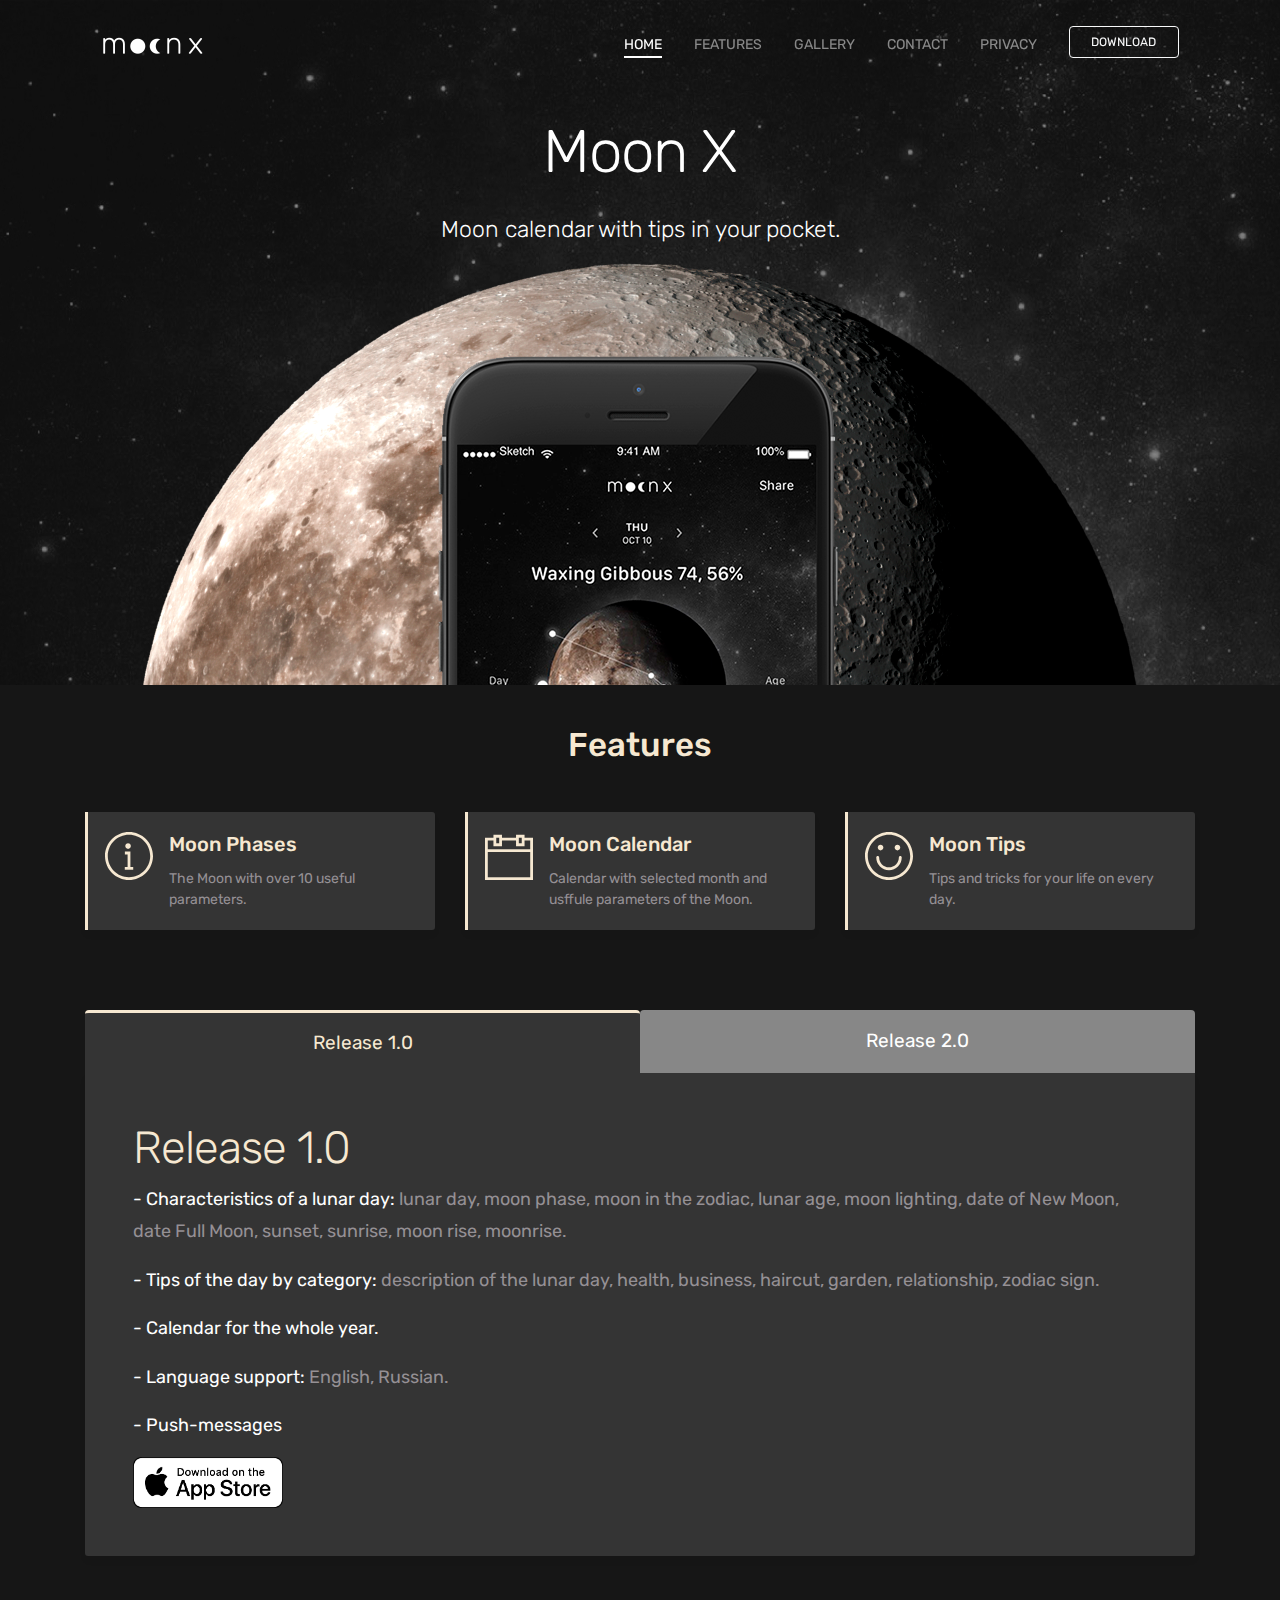
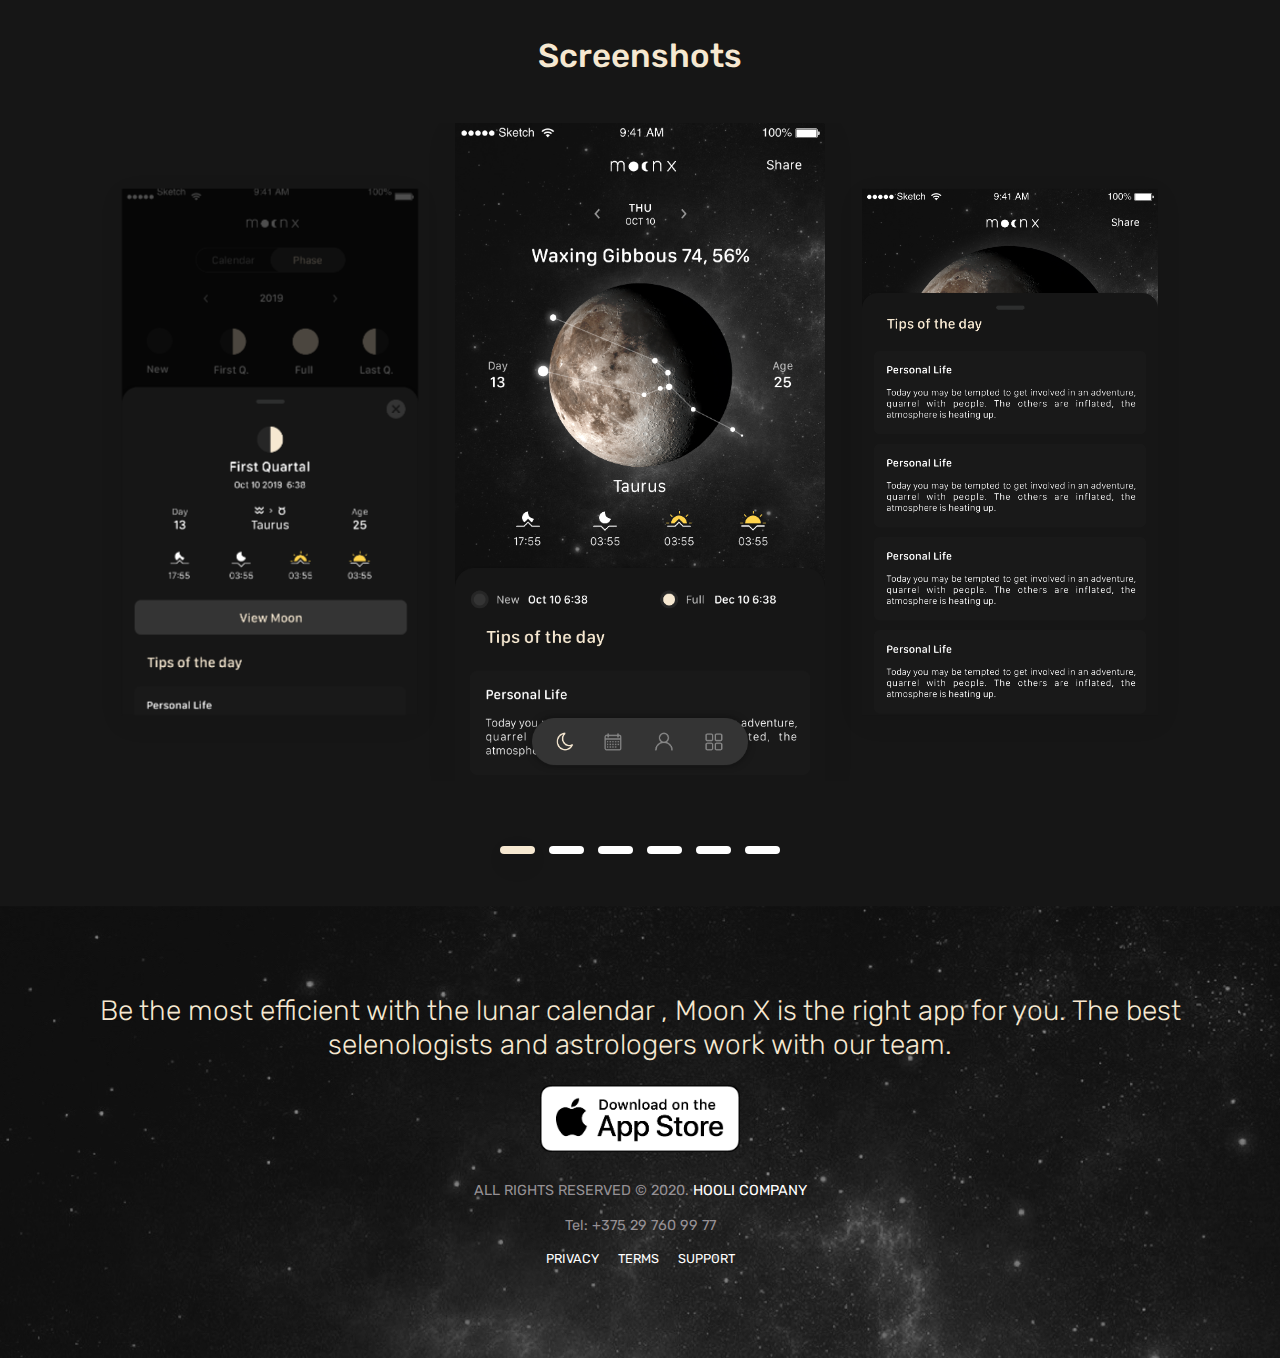
==== index.html @ 1a434856 "Add files via upload" ====
<!doctype html>
<html lang="en">

<head>
    <!-- Global site tag (gtag.js) - Google Analytics -->
<script async src="https://www.googletagmanager.com/gtag/js?id=UA-154311814-1"></script>
<script>
  window.dataLayer = window.dataLayer || [];
  function gtag(){dataLayer.push(arguments);}
  gtag('js', new Date());

  gtag('config', 'UA-154311814-1');
</script>

    <title>Moon Х: moon calendar & phases</title>
    <!-- Required meta tags -->
    <meta charset="utf-8">
    <meta name="viewport" content="width=device-width, initial-scale=1, shrink-to-fit=no">
    <meta name="description" content="Mobland - Mobile App Landing Page Template">
    <meta name="keywords" content="HTML5, bootstrap, mobile, app, landing, ios, android, responsive">
    <!-- Font -->
    <link rel="dns-prefetch" href="//fonts.googleapis.com">
    <link href="https://fonts.googleapis.com/css?family=Rubik:300,400,500" rel="stylesheet">
    <!-- Bootstrap CSS -->
    <link rel="stylesheet" href="css/bootstrap.min.css">
    <!-- Themify Icons -->
    <link rel="stylesheet" href="css/themify-icons.css">
    <!-- Owl carousel -->
    <link rel="stylesheet" href="css/owl.carousel.min.css">
    <!-- Main css -->
    <link href="css/style.css" rel="stylesheet">
    <!-- timer css -->
    <link rel="stylesheet" media="screen" href="css/normalize.css" />
</head>

<body data-spy="scroll" data-target="#navbar" data-offset="30">

    <!-- Nav Menu -->

    <div class="nav-menu fixed-top">
        <div class="container">
            <div class="row">
                <div class="col-md-12">
                    <nav class="navbar navbar-dark navbar-expand-lg">
                        <a class="navbar-brand" href="index.html"><img src="images/logo.png" class="img-fluid" alt="logo"></a> <button class="navbar-toggler" type="button" data-toggle="collapse" data-target="#navbar" aria-controls="navbar" aria-expanded="false" aria-label="Toggle navigation"> <span class="navbar-toggler-icon"></span> </button>
                        <div class="collapse navbar-collapse" id="navbar">
                            <ul class="navbar-nav ml-auto">
                                <li class="nav-item"> <a class="nav-link active" href="#home">HOME <span class="sr-only">(current)</span></a> </li>
                                <li class="nav-item"> <a class="nav-link" href="#features">FEATURES</a> </li>
                                <li class="nav-item"> <a class="nav-link" href="#gallery">GALLERY</a> </li>
                                <li class="nav-item"> <a class="nav-link" href="#contact">CONTACT</a> </li>
                                <li class="nav-item"> <a class="nav-link" href="privacy.html">PRIVACY</a> </li>
                                <li class="nav-item"><a href="https://apps.apple.com/app/apple-store/id1488249356" class="btn btn-outline-light my-3 my-sm-0 ml-lg-3">Download</a></li>
                            </ul>
                        </div>
                    </nav>
                </div>
            </div>
        </div>
    </div>


    <header class="bg-gradient" id="home">
        <div class="container mt-5">
            <h1>Moon X</h1>
            <p class="tagline">Moon calendar with tips in your pocket.</p>
        </div>
        <div class="img-holder mt-3"><img src="images/moon1.png" alt="phone" class="img-fluid"></div>
    </header>

    </div>

    <div class="section light-bg" id="features">
        <div class="container">
            <div class="section-title">          
                <h3>Features</h3>
            </div>
            <div class="row">
                <div class="col-12 col-lg-4">
                    <div class="card features">
                        <div class="card-body">
                            <div class="media">
                                <span class="ti-info-alt gradient-fill ti-3x mr-3"></span>
                                <div class="media-body">
                                    <h4 class="card-title">Moon Phases</h4>
                                    <p class="card-text">The Moon with over 10 useful parameters.</p>
                                </div>
                            </div>
                        </div>
                    </div>
                </div>
                <div class="col-12 col-lg-4">
                    <div class="card features">
                        <div class="card-body">
                            <div class="media">
                                <span class="ti-calendar gradient-fill ti-3x mr-3"></span>
                                <div class="media-body">
                                    <h4 class="card-title">Moon Calendar</h4>
                                    <p class="card-text">Calendar with selected month and usffule parameters of the Moon.</p>
                                </div>
                            </div>
                        </div>
                    </div>
                </div>
                <div class="col-12 col-lg-4">
                    <div class="card features">
                        <div class="card-body">
                            <div class="media">
                                <span class="ti-face-smile gradient-fill ti-3x mr-3"></span>
                                <div class="media-body">
                                    <h4 class="card-title">Moon Tips</h4>
                                    <p class="card-text">Tips and tricks for your life on every day.</p>
                                </div>
                            </div>
                        </div>
                    </div>
                </div>
            </div>
        </div>
    </div>
    <!-- // end .section -->
    <div class="section light-bg">
        <div class="container">
            <ul class="nav nav-tabs nav-justified" role="tablist">
                <li class="nav-item">
                    <a class="nav-link active" data-toggle="tab" href="#release1">Release 1.0</a>
                </li>
                <li class="nav-item">
                    <a class="nav-link" data-toggle="tab" href="#release2">Release 2.0</a>
                </li>
            </ul>
            <div class="tab-content">
                <div class="tab-pane fade show active" id="release1">
                    <div class="d-flex flex-column flex-lg-row">
                        
                        <div>

                            <h2>Release 1.0</h2>
                            <p><span>- Characteristics of a lunar day:</span> lunar day, moon phase, moon in the zodiac, lunar age, moon lighting, date of New Moon, date Full Moon, sunset, sunrise, moon rise, moonrise.</p>
                            <p><span>- Tips of the day by category:</span> description of the lunar day, health, business, haircut, garden, relationship, zodiac sign.</p>
                            <p><span>- Calendar for the whole year.</span></p>
                            <p><span>- Language support:</span> English, Russian.</p>
                            <p><span>- Push-messages</span></p>
                            <a href="https://apps.apple.com/app/apple-store/id1488249356"><img src="images/download_appstore.png" width="150"></a>
                        </div>
                    </div>
                </div>
                <div class="tab-pane fade" id="release2">
                    <div class="d-flex flex-column flex-lg-row">
                        <div>
                            <h2>Release 2.0</h2>
                            <p><span>- Online streaming the moon</span></p>
                            <p><span>- Real map moon surface</span></p>
                            <p><span>- Moon Wallpaper</span></p>
                            <p><span>- Women's lunar calendar</span></p>
                            <p><span>- Compass of the solar system with the moon and all the planetsCharacteristics of a lunar day:</p>
                            <a href="https://apps.apple.com/app/apple-store/id1488249356"><img src="images/download_appstore.png" width="150"></a>
                        </div>
                        
                    </div>
                </div>
            </div>
        </div>
    </div>
    <!-- // end .section -->


    <div class="section light-bg" id="gallery">
        <div class="container">
            <div class="section-title">
                <h3>Screenshots</h3>
            </div>

            <div class="img-gallery owl-carousel owl-theme">
                <img src="images/screen1.png" alt="image">
                <img src="images/screen2.png" alt="image">
                <img src="images/screen3.png" alt="image">
                <img src="images/screen4.png" alt="image">
                <img src="images/screen5.png" alt="image">
                <img src="images/screen6.png" alt="image">
            </div>

        </div>

    </div>
    <!-- // end .section -->


    <div class="section bg-gradient">
        <div class="container" id="contact">
            <div class="call-to-action">
                <h5>Be the most efficient with the lunar calendar , Moon X is the right app for you. The best selenologists and astrologers work with our team.</h5>
                
                <div class="my-4">
                    <a href="https://apps.apple.com/app/apple-store/id1488249356"><img src="images/download_appstore.png" width="200"></a>
                </div>
                <p class="mb-2"><small>ALL RIGHTS RESERVED © 2020. <a href="https://hoolly.by/">HOOLI COMPANY</a> </small></p>
                <small>
                <p class="mb-2"><small>Tel: +375 29 760 99 77</small></p>

                    <a href="privacy.html" class="m-2">PRIVACY</a>
                    <a href="privacy.html" class="m-2">TERMS</a>
                    <a href="privacy.html" class="m-2">SUPPORT</a>
                </small>
            </div>
        </div>

    </div>
    <!-- // end .section -->

    <!-- jQuery and Bootstrap -->
    <script src="js/jquery-3.2.1.min.js"></script>
    <script src="js/bootstrap.bundle.min.js"></script>
    <!-- Plugins JS -->
    <script src="js/owl.carousel.min.js"></script>
    <!-- Custom JS -->
    <script src="js/script.js"></script>
    <!-- Timer JS -->
    <script src="js/countdown.js"></script>
</body>

</html>
---- css/themify-icons.css ----
@font-face {
    font-family: 'themify';
    src: url('../fonts/themify.eot?-fvbane');
    src: url('../fonts/themify.eot?#iefix-fvbane') format('embedded-opentype'), url('../fonts/themify.woff?-fvbane') format('woff'), url('../fonts/themify.ttf?-fvbane') format('truetype'), url('../fonts/themify.svg?-fvbane#themify') format('svg');
    font-weight: normal;
    font-style: normal;
}

[class^="ti-"],
[class*=" ti-"] {
    font-family: 'themify';
    speak: none;
    font-style: normal;
    font-weight: normal;
    font-variant: normal;
    text-transform: none;
    line-height: 1;
    /* Better Font Rendering =========== */
    -webkit-font-smoothing: antialiased;
    -moz-osx-font-smoothing: grayscale;
}

.ti-wand:before {
    content: "\e600";
}

.ti-volume:before {
    content: "\e601";
}

.ti-user:before {
    content: "\e602";
}

.ti-unlock:before {
    content: "\e603";
}

.ti-unlink:before {
    content: "\e604";
}

.ti-trash:before {
    content: "\e605";
}

.ti-thought:before {
    content: "\e606";
}

.ti-target:before {
    content: "\e607";
}

.ti-tag:before {
    content: "\e608";
}

.ti-tablet:before {
    content: "\e609";
}

.ti-star:before {
    content: "\e60a";
}

.ti-spray:before {
    content: "\e60b";
}

.ti-signal:before {
    content: "\e60c";
}

.ti-shopping-cart:before {
    content: "\e60d";
}

.ti-shopping-cart-full:before {
    content: "\e60e";
}

.ti-settings:before {
    content: "\e60f";
}

.ti-search:before {
    content: "\e610";
}

.ti-zoom-in:before {
    content: "\e611";
}

.ti-zoom-out:before {
    content: "\e612";
}

.ti-cut:before {
    content: "\e613";
}

.ti-ruler:before {
    content: "\e614";
}

.ti-ruler-pencil:before {
    content: "\e615";
}

.ti-ruler-alt:before {
    content: "\e616";
}

.ti-bookmark:before {
    content: "\e617";
}

.ti-bookmark-alt:before {
    content: "\e618";
}

.ti-reload:before {
    content: "\e619";
}

.ti-plus:before {
    content: "\e61a";
}

.ti-pin:before {
    content: "\e61b";
}

.ti-pencil:before {
    content: "\e61c";
}

.ti-pencil-alt:before {
    content: "\e61d";
}

.ti-paint-roller:before {
    content: "\e61e";
}

.ti-paint-bucket:before {
    content: "\e61f";
}

.ti-na:before {
    content: "\e620";
}

.ti-mobile:before {
    content: "\e621";
}

.ti-minus:before {
    content: "\e622";
}

.ti-medall:before {
    content: "\e623";
}

.ti-medall-alt:before {
    content: "\e624";
}

.ti-marker:before {
    content: "\e625";
}

.ti-marker-alt:before {
    content: "\e626";
}

.ti-arrow-up:before {
    content: "\e627";
}

.ti-arrow-right:before {
    content: "\e628";
}

.ti-arrow-left:before {
    content: "\e629";
}

.ti-arrow-down:before {
    content: "\e62a";
}

.ti-lock:before {
    content: "\e62b";
}

.ti-location-arrow:before {
    content: "\e62c";
}

.ti-link:before {
    content: "\e62d";
}

.ti-layout:before {
    content: "\e62e";
}

.ti-layers:before {
    content: "\e62f";
}

.ti-layers-alt:before {
    content: "\e630";
}

.ti-key:before {
    content: "\e631";
}

.ti-import:before {
    content: "\e632";
}

.ti-image:before {
    content: "\e633";
}

.ti-heart:before {
    content: "\e634";
}

.ti-heart-broken:before {
    content: "\e635";
}

.ti-hand-stop:before {
    content: "\e636";
}

.ti-hand-open:before {
    content: "\e637";
}

.ti-hand-drag:before {
    content: "\e638";
}

.ti-folder:before {
    content: "\e639";
}

.ti-flag:before {
    content: "\e63a";
}

.ti-flag-alt:before {
    content: "\e63b";
}

.ti-flag-alt-2:before {
    content: "\e63c";
}

.ti-eye:before {
    content: "\e63d";
}

.ti-export:before {
    content: "\e63e";
}

.ti-exchange-vertical:before {
    content: "\e63f";
}

.ti-desktop:before {
    content: "\e640";
}

.ti-cup:before {
    content: "\e641";
}

.ti-crown:before {
    content: "\e642";
}

.ti-comments:before {
    content: "\e643";
}

.ti-comment:before {
    content: "\e644";
}

.ti-comment-alt:before {
    content: "\e645";
}

.ti-close:before {
    content: "\e646";
}

.ti-clip:before {
    content: "\e647";
}

.ti-angle-up:before {
    content: "\e648";
}

.ti-angle-right:before {
    content: "\e649";
}

.ti-angle-left:before {
    content: "\e64a";
}

.ti-angle-down:before {
    content: "\e64b";
}

.ti-check:before {
    content: "\e64c";
}

.ti-check-box:before {
    content: "\e64d";
}

.ti-camera:before {
    content: "\e64e";
}

.ti-announcement:before {
    content: "\e64f";
}

.ti-brush:before {
    content: "\e650";
}

.ti-briefcase:before {
    content: "\e651";
}

.ti-bolt:before {
    content: "\e652";
}

.ti-bolt-alt:before {
    content: "\e653";
}

.ti-blackboard:before {
    content: "\e654";
}

.ti-bag:before {
    content: "\e655";
}

.ti-move:before {
    content: "\e656";
}

.ti-arrows-vertical:before {
    content: "\e657";
}

.ti-arrows-horizontal:before {
    content: "\e658";
}

.ti-fullscreen:before {
    content: "\e659";
}

.ti-arrow-top-right:before {
    content: "\e65a";
}

.ti-arrow-top-left:before {
    content: "\e65b";
}

.ti-arrow-circle-up:before {
    content: "\e65c";
}

.ti-arrow-circle-right:before {
    content: "\e65d";
}

.ti-arrow-circle-left:before {
    content: "\e65e";
}

.ti-arrow-circle-down:before {
    content: "\e65f";
}

.ti-angle-double-up:before {
    content: "\e660";
}

.ti-angle-double-right:before {
    content: "\e661";
}

.ti-angle-double-left:before {
    content: "\e662";
}

.ti-angle-double-down:before {
    content: "\e663";
}

.ti-zip:before {
    content: "\e664";
}

.ti-world:before {
    content: "\e665";
}

.ti-wheelchair:before {
    content: "\e666";
}

.ti-view-list:before {
    content: "\e667";
}

.ti-view-list-alt:before {
    content: "\e668";
}

.ti-view-grid:before {
    content: "\e669";
}

.ti-uppercase:before {
    content: "\e66a";
}

.ti-upload:before {
    content: "\e66b";
}

.ti-underline:before {
    content: "\e66c";
}

.ti-truck:before {
    content: "\e66d";
}

.ti-timer:before {
    content: "\e66e";
}

.ti-ticket:before {
    content: "\e66f";
}

.ti-thumb-up:before {
    content: "\e670";
}

.ti-thumb-down:before {
    content: "\e671";
}

.ti-text:before {
    content: "\e672";
}

.ti-stats-up:before {
    content: "\e673";
}

.ti-stats-down:before {
    content: "\e674";
}

.ti-split-v:before {
    content: "\e675";
}

.ti-split-h:before {
    content: "\e676";
}

.ti-smallcap:before {
    content: "\e677";
}

.ti-shine:before {
    content: "\e678";
}

.ti-shift-right:before {
    content: "\e679";
}

.ti-shift-left:before {
    content: "\e67a";
}

.ti-shield:before {
    content: "\e67b";
}

.ti-notepad:before {
    content: "\e67c";
}

.ti-server:before {
    content: "\e67d";
}

.ti-quote-right:before {
    content: "\e67e";
}

.ti-quote-left:before {
    content: "\e67f";
}

.ti-pulse:before {
    content: "\e680";
}

.ti-printer:before {
    content: "\e681";
}

.ti-power-off:before {
    content: "\e682";
}

.ti-plug:before {
    content: "\e683";
}

.ti-pie-chart:before {
    content: "\e684";
}

.ti-paragraph:before {
    content: "\e685";
}

.ti-panel:before {
    content: "\e686";
}

.ti-package:before {
    content: "\e687";
}

.ti-music:before {
    content: "\e688";
}

.ti-music-alt:before {
    content: "\e689";
}

.ti-mouse:before {
    content: "\e68a";
}

.ti-mouse-alt:before {
    content: "\e68b";
}

.ti-money:before {
    content: "\e68c";
}

.ti-microphone:before {
    content: "\e68d";
}

.ti-menu:before {
    content: "\e68e";
}

.ti-menu-alt:before {
    content: "\e68f";
}

.ti-map:before {
    content: "\e690";
}

.ti-map-alt:before {
    content: "\e691";
}

.ti-loop:before {
    content: "\e692";
}

.ti-location-pin:before {
    content: "\e693";
}

.ti-list:before {
    content: "\e694";
}

.ti-light-bulb:before {
    content: "\e695";
}

.ti-Italic:before {
    content: "\e696";
}

.ti-info:before {
    content: "\e697";
}

.ti-infinite:before {
    content: "\e698";
}

.ti-id-badge:before {
    content: "\e699";
}

.ti-hummer:before {
    content: "\e69a";
}

.ti-home:before {
    content: "\e69b";
}

.ti-help:before {
    content: "\e69c";
}

.ti-headphone:before {
    content: "\e69d";
}

.ti-harddrives:before {
    content: "\e69e";
}

.ti-harddrive:before {
    content: "\e69f";
}

.ti-gift:before {
    content: "\e6a0";
}

.ti-game:before {
    content: "\e6a1";
}

.ti-filter:before {
    content: "\e6a2";
}

.ti-files:before {
    content: "\e6a3";
}

.ti-file:before {
    content: "\e6a4";
}

.ti-eraser:before {
    content: "\e6a5";
}

.ti-envelope:before {
    content: "\e6a6";
}

.ti-download:before {
    content: "\e6a7";
}

.ti-direction:before {
    content: "\e6a8";
}

.ti-direction-alt:before {
    content: "\e6a9";
}

.ti-dashboard:before {
    content: "\e6aa";
}

.ti-control-stop:before {
    content: "\e6ab";
}

.ti-control-shuffle:before {
    content: "\e6ac";
}

.ti-control-play:before {
    content: "\e6ad";
}

.ti-control-pause:before {
    content: "\e6ae";
}

.ti-control-forward:before {
    content: "\e6af";
}

.ti-control-backward:before {
    content: "\e6b0";
}

.ti-cloud:before {
    content: "\e6b1";
}

.ti-cloud-up:before {
    content: "\e6b2";
}

.ti-cloud-down:before {
    content: "\e6b3";
}

.ti-clipboard:before {
    content: "\e6b4";
}

.ti-car:before {
    content: "\e6b5";
}

.ti-calendar:before {
    content: "\e6b6";
}

.ti-book:before {
    content: "\e6b7";
}

.ti-bell:before {
    content: "\e6b8";
}

.ti-basketball:before {
    content: "\e6b9";
}

.ti-bar-chart:before {
    content: "\e6ba";
}

.ti-bar-chart-alt:before {
    content: "\e6bb";
}

.ti-back-right:before {
    content: "\e6bc";
}

.ti-back-left:before {
    content: "\e6bd";
}

.ti-arrows-corner:before {
    content: "\e6be";
}

.ti-archive:before {
    content: "\e6bf";
}

.ti-anchor:before {
    content: "\e6c0";
}

.ti-align-right:before {
    content: "\e6c1";
}

.ti-align-left:before {
    content: "\e6c2";
}

.ti-align-justify:before {
    content: "\e6c3";
}

.ti-align-center:before {
    content: "\e6c4";
}

.ti-alert:before {
    content: "\e6c5";
}

.ti-alarm-clock:before {
    content: "\e6c6";
}

.ti-agenda:before {
    content: "\e6c7";
}

.ti-write:before {
    content: "\e6c8";
}

.ti-window:before {
    content: "\e6c9";
}

.ti-widgetized:before {
    content: "\e6ca";
}

.ti-widget:before {
    content: "\e6cb";
}

.ti-widget-alt:before {
    content: "\e6cc";
}

.ti-wallet:before {
    content: "\e6cd";
}

.ti-video-clapper:before {
    content: "\e6ce";
}

.ti-video-camera:before {
    content: "\e6cf";
}

.ti-vector:before {
    content: "\e6d0";
}

.ti-themify-logo:before {
    content: "\e6d1";
}

.ti-themify-favicon:before {
    content: "\e6d2";
}

.ti-themify-favicon-alt:before {
    content: "\e6d3";
}

.ti-support:before {
    content: "\e6d4";
}

.ti-stamp:before {
    content: "\e6d5";
}

.ti-split-v-alt:before {
    content: "\e6d6";
}

.ti-slice:before {
    content: "\e6d7";
}

.ti-shortcode:before {
    content: "\e6d8";
}

.ti-shift-right-alt:before {
    content: "\e6d9";
}

.ti-shift-left-alt:before {
    content: "\e6da";
}

.ti-ruler-alt-2:before {
    content: "\e6db";
}

.ti-receipt:before {
    content: "\e6dc";
}

.ti-pin2:before {
    content: "\e6dd";
}

.ti-pin-alt:before {
    content: "\e6de";
}

.ti-pencil-alt2:before {
    content: "\e6df";
}

.ti-palette:before {
    content: "\e6e0";
}

.ti-more:before {
    content: "\e6e1";
}

.ti-more-alt:before {
    content: "\e6e2";
}

.ti-microphone-alt:before {
    content: "\e6e3";
}

.ti-magnet:before {
    content: "\e6e4";
}

.ti-line-double:before {
    content: "\e6e5";
}

.ti-line-dotted:before {
    content: "\e6e6";
}

.ti-line-dashed:before {
    content: "\e6e7";
}

.ti-layout-width-full:before {
    content: "\e6e8";
}

.ti-layout-width-default:before {
    content: "\e6e9";
}

.ti-layout-width-default-alt:before {
    content: "\e6ea";
}

.ti-layout-tab:before {
    content: "\e6eb";
}

.ti-layout-tab-window:before {
    content: "\e6ec";
}

.ti-layout-tab-v:before {
    content: "\e6ed";
}

.ti-layout-tab-min:before {
    content: "\e6ee";
}

.ti-layout-slider:before {
    content: "\e6ef";
}

.ti-layout-slider-alt:before {
    content: "\e6f0";
}

.ti-layout-sidebar-right:before {
    content: "\e6f1";
}

.ti-layout-sidebar-none:before {
    content: "\e6f2";
}

.ti-layout-sidebar-left:before {
    content: "\e6f3";
}

.ti-layout-placeholder:before {
    content: "\e6f4";
}

.ti-layout-menu:before {
    content: "\e6f5";
}

.ti-layout-menu-v:before {
    content: "\e6f6";
}

.ti-layout-menu-separated:before {
    content: "\e6f7";
}

.ti-layout-menu-full:before {
    content: "\e6f8";
}

.ti-layout-media-right-alt:before {
    content: "\e6f9";
}

.ti-layout-media-right:before {
    content: "\e6fa";
}

.ti-layout-media-overlay:before {
    content: "\e6fb";
}

.ti-layout-media-overlay-alt:before {
    content: "\e6fc";
}

.ti-layout-media-overlay-alt-2:before {
    content: "\e6fd";
}

.ti-layout-media-left-alt:before {
    content: "\e6fe";
}

.ti-layout-media-left:before {
    content: "\e6ff";
}

.ti-layout-media-center-alt:before {
    content: "\e700";
}

.ti-layout-media-center:before {
    content: "\e701";
}

.ti-layout-list-thumb:before {
    content: "\e702";
}

.ti-layout-list-thumb-alt:before {
    content: "\e703";
}

.ti-layout-list-post:before {
    content: "\e704";
}

.ti-layout-list-large-image:before {
    content: "\e705";
}

.ti-layout-line-solid:before {
    content: "\e706";
}

.ti-layout-grid4:before {
    content: "\e707";
}

.ti-layout-grid3:before {
    content: "\e708";
}

.ti-layout-grid2:before {
    content: "\e709";
}

.ti-layout-grid2-thumb:before {
    content: "\e70a";
}

.ti-layout-cta-right:before {
    content: "\e70b";
}

.ti-layout-cta-left:before {
    content: "\e70c";
}

.ti-layout-cta-center:before {
    content: "\e70d";
}

.ti-layout-cta-btn-right:before {
    content: "\e70e";
}

.ti-layout-cta-btn-left:before {
    content: "\e70f";
}

.ti-layout-column4:before {
    content: "\e710";
}

.ti-layout-column3:before {
    content: "\e711";
}

.ti-layout-column2:before {
    content: "\e712";
}

.ti-layout-accordion-separated:before {
    content: "\e713";
}

.ti-layout-accordion-merged:before {
    content: "\e714";
}

.ti-layout-accordion-list:before {
    content: "\e715";
}

.ti-ink-pen:before {
    content: "\e716";
}

.ti-info-alt:before {
    content: "\e717";
}

.ti-help-alt:before {
    content: "\e718";
}

.ti-headphone-alt:before {
    content: "\e719";
}

.ti-hand-point-up:before {
    content: "\e71a";
}

.ti-hand-point-right:before {
    content: "\e71b";
}

.ti-hand-point-left:before {
    content: "\e71c";
}

.ti-hand-point-down:before {
    content: "\e71d";
}

.ti-gallery:before {
    content: "\e71e";
}

.ti-face-smile:before {
    content: "\e71f";
}

.ti-face-sad:before {
    content: "\e720";
}

.ti-credit-card:before {
    content: "\e721";
}

.ti-control-skip-forward:before {
    content: "\e722";
}

.ti-control-skip-backward:before {
    content: "\e723";
}

.ti-control-record:before {
    content: "\e724";
}

.ti-control-eject:before {
    content: "\e725";
}

.ti-comments-smiley:before {
    content: "\e726";
}

.ti-brush-alt:before {
    content: "\e727";
}

.ti-youtube:before {
    content: "\e728";
}

.ti-vimeo:before {
    content: "\e729";
}

.ti-twitter:before {
    content: "\e72a";
}

.ti-time:before {
    content: "\e72b";
}

.ti-tumblr:before {
    content: "\e72c";
}

.ti-skype:before {
    content: "\e72d";
}

.ti-share:before {
    content: "\e72e";
}

.ti-share-alt:before {
    content: "\e72f";
}

.ti-rocket:before {
    content: "\e730";
}

.ti-pinterest:before {
    content: "\e731";
}

.ti-new-window:before {
    content: "\e732";
}

.ti-microsoft:before {
    content: "\e733";
}

.ti-list-ol:before {
    content: "\e734";
}

.ti-linkedin:before {
    content: "\e735";
}

.ti-layout-sidebar-2:before {
    content: "\e736";
}

.ti-layout-grid4-alt:before {
    content: "\e737";
}

.ti-layout-grid3-alt:before {
    content: "\e738";
}

.ti-layout-grid2-alt:before {
    content: "\e739";
}

.ti-layout-column4-alt:before {
    content: "\e73a";
}

.ti-layout-column3-alt:before {
    content: "\e73b";
}

.ti-layout-column2-alt:before {
    content: "\e73c";
}

.ti-instagram:before {
    content: "\e73d";
}

.ti-google:before {
    content: "\e73e";
}

.ti-github:before {
    content: "\e73f";
}

.ti-flickr:before {
    content: "\e740";
}

.ti-facebook:before {
    content: "\e741";
}

.ti-dropbox:before {
    content: "\e742";
}

.ti-dribbble:before {
    content: "\e743";
}

.ti-apple:before {
    content: "\e744";
}

.ti-android:before {
    content: "\e745";
}

.ti-save:before {
    content: "\e746";
}

.ti-save-alt:before {
    content: "\e747";
}

.ti-yahoo:before {
    content: "\e748";
}

.ti-wordpress:before {
    content: "\e749";
}

.ti-vimeo-alt:before {
    content: "\e74a";
}

.ti-twitter-alt:before {
    content: "\e74b";
}

.ti-tumblr-alt:before {
    content: "\e74c";
}

.ti-trello:before {
    content: "\e74d";
}

.ti-stack-overflow:before {
    content: "\e74e";
}

.ti-soundcloud:before {
    content: "\e74f";
}

.ti-sharethis:before {
    content: "\e750";
}

.ti-sharethis-alt:before {
    content: "\e751";
}

.ti-reddit:before {
    content: "\e752";
}

.ti-pinterest-alt:before {
    content: "\e753";
}

.ti-microsoft-alt:before {
    content: "\e754";
}

.ti-linux:before {
    content: "\e755";
}

.ti-jsfiddle:before {
    content: "\e756";
}

.ti-joomla:before {
    content: "\e757";
}

.ti-html5:before {
    content: "\e758";
}

.ti-flickr-alt:before {
    content: "\e759";
}

.ti-email:before {
    content: "\e75a";
}

.ti-drupal:before {
    content: "\e75b";
}

.ti-dropbox-alt:before {
    content: "\e75c";
}

.ti-css3:before {
    content: "\e75d";
}

.ti-rss:before {
    content: "\e75e";
}

.ti-rss-alt:before {
    content: "\e75f";
}

.ti-lg {
    font-size: 1.33333333em;
    line-height: 0.75em;
    vertical-align: -15%;
}

.ti-2x {
    font-size: 2em;
}

.ti-3x {
    font-size: 3em;
}

.ti-4x {
    font-size: 4em;
}

.ti-5x {
    font-size: 5em;
}
---- css/style.css ----
@charset "UTF-8";

/*

Style   : MobApp CSS
Version : 1.0
Author  : Surjith S M
URI     : https://surjithctly.in/

Copyright © All rights Reserved 

*/


/*------------------------
[TABLE OF CONTENTS]
    
1. GLOBAL STYLES
2. NAVBAR
3. HERO
4. TABS
5. TESTIMONIALS
6. IMAGE GALLERY
7. PRICING
8. CALL TO ACTION
9. FOOTER

------------------------*/


/* GLOBAL
----------------------*/
#CDT {
    font-size: 60px;
    color: #eee;
    margin: auto;
    text-align: center;
    padding-bottom: 45px;
}

#CDT .number-wrapper {
    margin: 10px;
    -moz-box-shadow: 0 5px 8px #000000;
    -webkit-box-shadow: 0 5px 8px #000000;
    box-shadow: 0 5px 8px #000000;
    position: relative;
}

#CDT .number {
    display: inline-block;
    *display: inline;
    *zoom: 1;
    background: #000;
    background-image: linear-gradient(bottom, #000000 2%, #3c3c3c 50%, #000000 100%);
    background-image: -o-linear-gradient(bottom, #000000 2%, #3c3c3c 50%, #000000 100%);
    background-image: -moz-linear-gradient(bottom, #000000 2%, #3c3c3c 50%, #000000 100%);
    background-image: -webkit-linear-gradient(bottom, #000000 2%, #3c3c3c 50%, #000000 100%);
    background-image: -ms-linear-gradient(bottom, #000000 2%, #3c3c3c 50%, #000000 100%);
    -webkit-border-top-right-radius: 7px;
    -webkit-border-bottom-right-radius: 0;
    -webkit-border-bottom-left-radius: 0;
    -webkit-border-top-left-radius: 0;
    -moz-border-radius-topright: 7px;
    -moz-border-radius-bottomright: 0;
    -moz-border-radius-bottomleft: 0;
    -moz-border-radius-topleft: 0;
    border-top-right-radius: 7px;
    border-bottom-right-radius: 0;
    border-bottom-left-radius: 0;
    border-top-left-radius: 0;
    -webkit-border-radius: 7px;
    -moz-border-radius: 7px;
    border-radius: 7px;
    -moz-background-clip: padding;
    -webkit-background-clip: padding-box;
    background-clip: padding-box;
    padding: 0 12px;
    height: 80px;
    line-height: 80px;
    text-align: center;
    border: 1px solid #555;
    -moz-box-shadow: inset 0 4px 0 rgba(255, 255, 255, 0.2);
    -webkit-box-shadow: inset 0 4px 0 rgba(255, 255, 255, 0.2);
    box-shadow: inset 0 4px 0 rgba(255, 255, 255, 0.2);
    -moz-text-shadow: 0 3px 3px #000000;
    -webkit-text-shadow: 0 3px 3px #000000;
    text-shadow: 0 3px 3px #000000;
}
       
#CDT .line {
    position: absolute;
    width: 100%;
    height: 1px;
    top: 52%;
    left: 0;
    background: #000;
    -moz-box-shadow: 0 1px 0 rgba(255, 255, 255, 0.2);
    -webkit-box-shadow: 0 1px 0 rgba(255, 255, 255, 0.2);
    box-shadow: 0 1px 0 rgba(255, 255, 255, 0.2);
}
       
.caption {
   font-size: 12px;
   position: absolute;
   bottom: -30px;
   left: 0;
   text-align: center;
   width: 100%;
   color: #777;
}

body {
    font-family: 'Rubik', sans-serif;
    position: relative;
    background-color: #343434;
}

a {
    color: #fff;
}

a:hover,
a:focus {
    color: #f6e8d1;
}

h1 {
    font-size: 60px;
    font-weight: 300;
    letter-spacing: -1px;
    margin-bottom: 1.5rem;
}

h2 {
    font-size: 45px;
    font-weight: 300;
    color: #f6e8d1;
    letter-spacing: -1px;
    margin-bottom: 1rem;
}

h3 {
    color: #f6e8d1;
    font-size: 33px;
    font-weight: 500;
}

h4 {
    font-size: 20px;
    font-weight: 500;
    color: #f6e8d1;
}

h5 {
    font-size: 28px;
    font-weight: 300;
    color: #f6e8d1;
    margin-bottom: 0.7rem;
}

p {
    color: #959094;
    font-size: 18px;
}


p.lead {
    color: #fff;
    margin-bottom: 2rem;
}

.text-primary {
    color: #fff !important;
}

.light-font {
    font-weight: 300;
}

.btn {
    font-size: 12px;
    font-weight: 400;
    text-transform: uppercase;
    padding: 0.375rem 1.35rem;
    transition: all 0.3s ease;
}

.btn-outline-light:hover {

    background-color: #343434;
    color: #f6e8d1;
}

.btn-primary {
    border-radius: 3px;
    background-image: -moz-linear-gradient( 122deg, #4c4c4c 0%, #000 100%);
    background-image: -webkit-linear-gradient( 122deg, #4c4c4c 0%, #000 100%);
    background-image: -ms-linear-gradient( 122deg, #4c4c4c 0%, #000 100%);
    background-image: linear-gradient( 122deg, #4c4c4c 0%, #000 100%);
    box-shadow: 0px 9px 32px 0px rgba(0, 0, 0, 0.2);
    font-weight: 500;
    padding: 0.6rem 2rem;
    border: 0;
}

.mt-5, .my-5 {
    margin-top: 1rem!important;
    }

.btn-primary:hover,
.btn-primary:focus,
.btn-primary:active,
.btn-primary:not([disabled]):not(.disabled).active,
.btn-primary:not([disabled]):not(.disabled):active,
.show>.btn-primary.dropdown-toggle {
    background-image: linear-gradient( 122deg, #ffffff 0%, #4c4c4c 100%);
    box-shadow: 0px 9px 32px 0px rgba(0, 0, 0, 0.3);
    color: #FFF;
}

.btn-light {
    border-radius: 3px;
    background: #FFF;
    box-shadow: 0px 9px 32px 0px rgba(0, 0, 0, 0.26);
    font-size: 14px;
    font-weight: 500;
    color: #633991;
    margin: 0.5rem;
    padding: 0.7rem 1.6rem;
    line-height: 1.8;
}

.btn-group-lg>.btn,
.btn-lg {
    padding: 0.8rem 1rem;
    font-size: 15px;
}

.light-bg {
    background-color: #161616;
}

.section {
    padding: 40px 0 40px 0;
}

.section-title {
    text-align: center;
    margin-bottom: 3rem;
}

.section-title small {
    color: #878787;
}

@media (max-width:767px) {
    h1 {
        font-size: 40px;
    }
    h2 {
        font-size: 30px;
    }
}


/* NAVBAR
----------------------*/

.nav-menu {
    padding-top: 1rem;
    transition: all 0.3s ease;
}

.nav-menu.is-scrolling,
.nav-menu.menu-is-open {
    background-color: #343434;
}

.nav-menu.is-scrolling {
    padding: 0;
}

.navbar-nav .nav-link {
    position: relative;
}

@media (min-width: 992px) {
    .navbar-expand-lg .navbar-nav .nav-link {
        padding-right: 1rem;
        padding-left: 1rem;
        font-size: 14px;
    }
    .navbar-nav>.nav-item>.nav-link.active:after {
        content: "";
        border-bottom: 2px solid #fff;
        left: 1rem;
        right: 1rem;
        bottom: 5px;
        height: 1px;
        position: absolute;
    }
}

@media (max-width:991px) {
    .navbar-nav.is-scrolling {
        padding-bottom: 1rem;
    }
    .navbar-nav .nav-item {
        text-align: center;
    }
}


/* HERO
----------------------*/

header {
    padding: 100px 0 0;
    text-align: center;
    color: #FFF;
}

.bg-gradient {
    background-image: url('../images/bg.jpg');
}

.tagline {
    font-size: 23px;
    font-weight: 300;
    color: #fff;
    max-width: 800px;
    margin: 0 auto;
}

.img-holder {
    height: 0;
    padding-bottom: 33%;
    overflow: hidden;
}

@media (max-width:1200px) {
    .img-holder {
        padding-bottom: 50%;
    }
}

@media (max-width:767px) {
    .tagline {
        font-size: 17px;
    }
    .img-holder {
        padding-bottom: 100%;
    }
}


/* FEATURES
----------------------*/

.gradient-fill:before {
    color: #fff;
    background: -moz-linear-gradient(top, #f6e8d1 0%, #f6e8d1 100%);
    background: -webkit-linear-gradient(top, #f6e8d1 0%, #f6e8d1 100%);
    background: linear-gradient(to bottom, #f6e8d1 0%, #f6e8d1 100%);
    -webkit-background-clip: text;
    background-clip: text;
    -webkit-text-fill-color: transparent;
}

.card.features {
    border: 0;
    border-radius: 3px;
    box-shadow: 0px 5px 7px 0px rgba(0, 0, 0, 0.04);
    transition: all 0.3s ease;
    background-color: #343434;
}

@media (max-width:991px) {
    .card.features {
        margin-bottom: 2rem;
    }
    [class^="col-"]:last-child .card.features {
        margin-bottom: 0;
    }
}

.card.features:before {
    content: "";
    position: absolute;
    width: 3px;
    color: #fff;
    background: -moz-linear-gradient(top, #f6e8d1 0%, #f6e8d1 100%);
    background: -webkit-linear-gradient(top, #f6e8d1 0%, #f6e8d1 100%);
    background: linear-gradient(to bottom, #f6e8d1 0%, #f6e8d1 100%);
    top: 0;
    bottom: 0;
    left: 0;
}

.card-text {
    font-size: 14px;
}

.card.features:hover {
    transform: translateY(-3px);
    -moz-box-shadow: 0px 5px 30px 0px rgba(0, 0, 0, 0.08);
    -webkit-box-shadow: 0px 5px 30px 0px rgba(0, 0, 0, 0.08);
    box-shadow: 0px 5px 30px 0px rgba(0, 0, 0, 0.08);
}

.box-icon {
    box-shadow: 0px 0px 43px 0px rgba(0, 0, 0, 0.14);
    padding: 10px;
    width: 70px;
    border-radius: 3px;
    margin-bottom: 1.5rem;

}

.circle-icon {
    box-shadow: 0px 9px 32px 0px rgba(0, 0, 0, 0.07);
    padding: 10px;
    width: 100px;
    height: 100px;
    border-radius: 50%;
    margin-bottom: 1.5rem;
    background-color: #FFF;
    color: #000;
    font-size: 48px;
    text-align: center;
    line-height: 80px;
    font-weight: 300;
    transition: all 0.3s ease;
}

@media (max-width:992px) {
    .circle-icon {
        width: 70px;
        height: 70px;
        font-size: 28px;
        line-height: 50px;
    }
}

.ui-steps li:hover {
    color: #000;
}


  
.ui-steps li:hover .circle-icon {
    background-image: -moz-linear-gradient( 122deg, #f6e8d1 0%, #f6e8d1 100%);
    background-image: -webkit-linear-gradient( 122deg, #f6e8d1 0%, #f6e8d1 100%);
    background-image: -ms-linear-gradient( 122deg, #f6e8d1 0%, #f6e8d1 100%);
    background-image: linear-gradient( 122deg, #f6e8d1 0%, #f6e8d1 100%);
    box-shadow: 0px 9px 32px 0px rgba(0, 0, 0, 0.09);
    color: #000;
}

.ui-steps li {
    padding: 15px 0;
}

.ui-steps li:not(:last-child) {
    border-bottom: 1px solid #f8e3f0;
}

.perspective-phone {
    position: relative;
    z-index: -1;
}

@media (min-width:992px) {
    .perspective-phone {
        margin-top: -150px;
    }
}


/*  TABS
----------------------*/

.tab-content {
    border-bottom-right-radius: 3px;
    border-bottom-left-radius: 3px;
    background-color: #343434;
    box-shadow: 0px 5px 7px 0px rgba(0, 0, 0, 0.04);
    padding: 3rem;
}

@media (max-width:992px) {
    .tab-content {
        padding: 1.5rem;
    }
}

.tab-content p {
    line-height: 1.8;
}

.tab-content h2 {
    margin-bottom: 0.5rem;
}


.tab-content span {
    font-size: 18px;
    color: #fff;
    font-weight: 400;
}

.nav-tabs {
    border-bottom: 0;
}

.nav-tabs .nav-item .nav-link,
.nav-tabs .nav-link:focus,
.nav-tabs .nav-link:hover {
    padding: 1rem 1rem;
    font-size: 19px;
    color: #fff;
    background: #878787;
}

.nav-tabs .nav-link.active {
    background: #343434;
    border-top-width: 3px;
    border-left-width: 0px;
    border-right-width: 0px;
    border-bottom-width: 0px;
    border-color: #f6e8d1 #faf6fb #FFF;
    color: #f6e8d1;
}


/*  TESTIMONIALS
----------------------*/

.owl-carousel .owl-item img.client-img {
    width: 110px;
    margin: 30px auto;
    border-radius: 50%;
    box-shadow: 0px 9px 32px 0px rgba(0, 0, 0, 0.07);
}

.testimonials-single {
    text-align: center;
    max-width: 80%;
    margin: 0 auto;
}

.blockquote {
    color: #7a767a;
    font-weight: 300;
}

.owl-next.disabled,
.owl-prev.disabled {
    opacity: 0.5;
}

.owl-prev,
.owl-next {
    position: absolute;
    top: 50%;
    transform: translateY(-50%);
}

.owl-prev {
    left: 0;
}

.owl-next {
    right: 0;
}

.owl-theme .owl-nav.disabled+.owl-dots {
    margin-top: 60px;
}

.owl-theme .owl-dots .owl-dot span {
    background: #fff;
    width: 35px;
    height: 8px;
    border-radius: 10px;
    transition: all 0.3s ease-in;
}

.owl-theme .owl-dots .owl-dot:hover span {
    background: #f6e8d1;
}

.owl-theme .owl-dots .owl-dot.active span {
    background: #f6e8d1;
    box-shadow: 0px 9px 32px 0px rgba(0, 0, 0, 0.07);
}


/*  IMAGE GALLERY
----------------------*/

.img-gallery .owl-item {
    box-shadow: 0px 9px 32px 0px rgba(0, 0, 0, 0.07);
    transform: scale(0.8);
    transition: all 0.3s ease-in;
}

.img-gallery .owl-item.center {
    transform: scale(1);
}


/*  PRICING
----------------------*/

@media (max-width:992px) {
    .card-deck {
        -ms-flex-direction: column;
        flex-direction: column;
    }
    .card-deck .card {
        margin-bottom: 15px;
    }
}

.card.pricing {
    border: 1px solid #f1eef1;
}

.card.pricing.popular {
    border-top-width: 3px;
    border-color: #ce75b4 #faf6fb #FFF;
    box-shadow: 0px 12px 59px 0px rgba(36, 7, 31, 0.11);
    color: #633991;
}

.card.pricing .card-head {
    text-align: center;
    padding: 40px 0 20px;
}

.card.pricing .card-head .price {
    display: block;
    font-size: 45px;
    font-weight: 300;
    color: #633991;
}

.card.pricing .card-head .price sub {
    bottom: 0;
    font-size: 55%;
}

.card.pricing .list-group-item {
    border: 0;
    text-align: center;
    color: #959094;
    padding: 1.05rem 1.25rem;
}

.card.pricing .list-group-item del {
    color: #d9d3d8;
}

.card.pricing .card-body {
    padding: 1.75rem;
}


/*  CALL TO ACTION
----------------------*/

.call-to-action {
    text-align: center;
    color: #FFF;
    margin: 3rem 0;
}

.call-to-action .box-icon {
    margin-left: auto;
    margin-right: auto;
    border-radius: 5px;
    transform: scale(0.85);
    margin-bottom: 2.5rem;
}

.call-to-action h2 {
    color: #FFF;
}

.call-to-action .tagline {
    font-size: 16px;
    font-weight: 300;
    color: #ffb8f6;
    max-width: 650px;
    margin: 0 auto;
}

.btn-light img {
    margin-right: 0.4rem;
    vertical-align: text-bottom;
}



/*  FOOTER
----------------------*/

.social-icons {
    text-align: right;
}

.social-icons a {
    background-color: #FFF;
    box-shadow: 0px 0px 21px 0px rgba(0, 0, 0, 0.05);
    width: 50px;
    height: 50px;
    display: inline-block;
    text-align: center;
    line-height: 50px;
    margin: 0 0.3rem;
    border-radius: 5px;
    color: #f4c9e2;
    transition: all 0.3s ease;
}

.social-icons a:hover {
    text-decoration: none;
    color: #fff;
}

@media (max-width:991px) {
    .social-icons {
        text-align: center;
        margin-top: 2rem;
    }
}
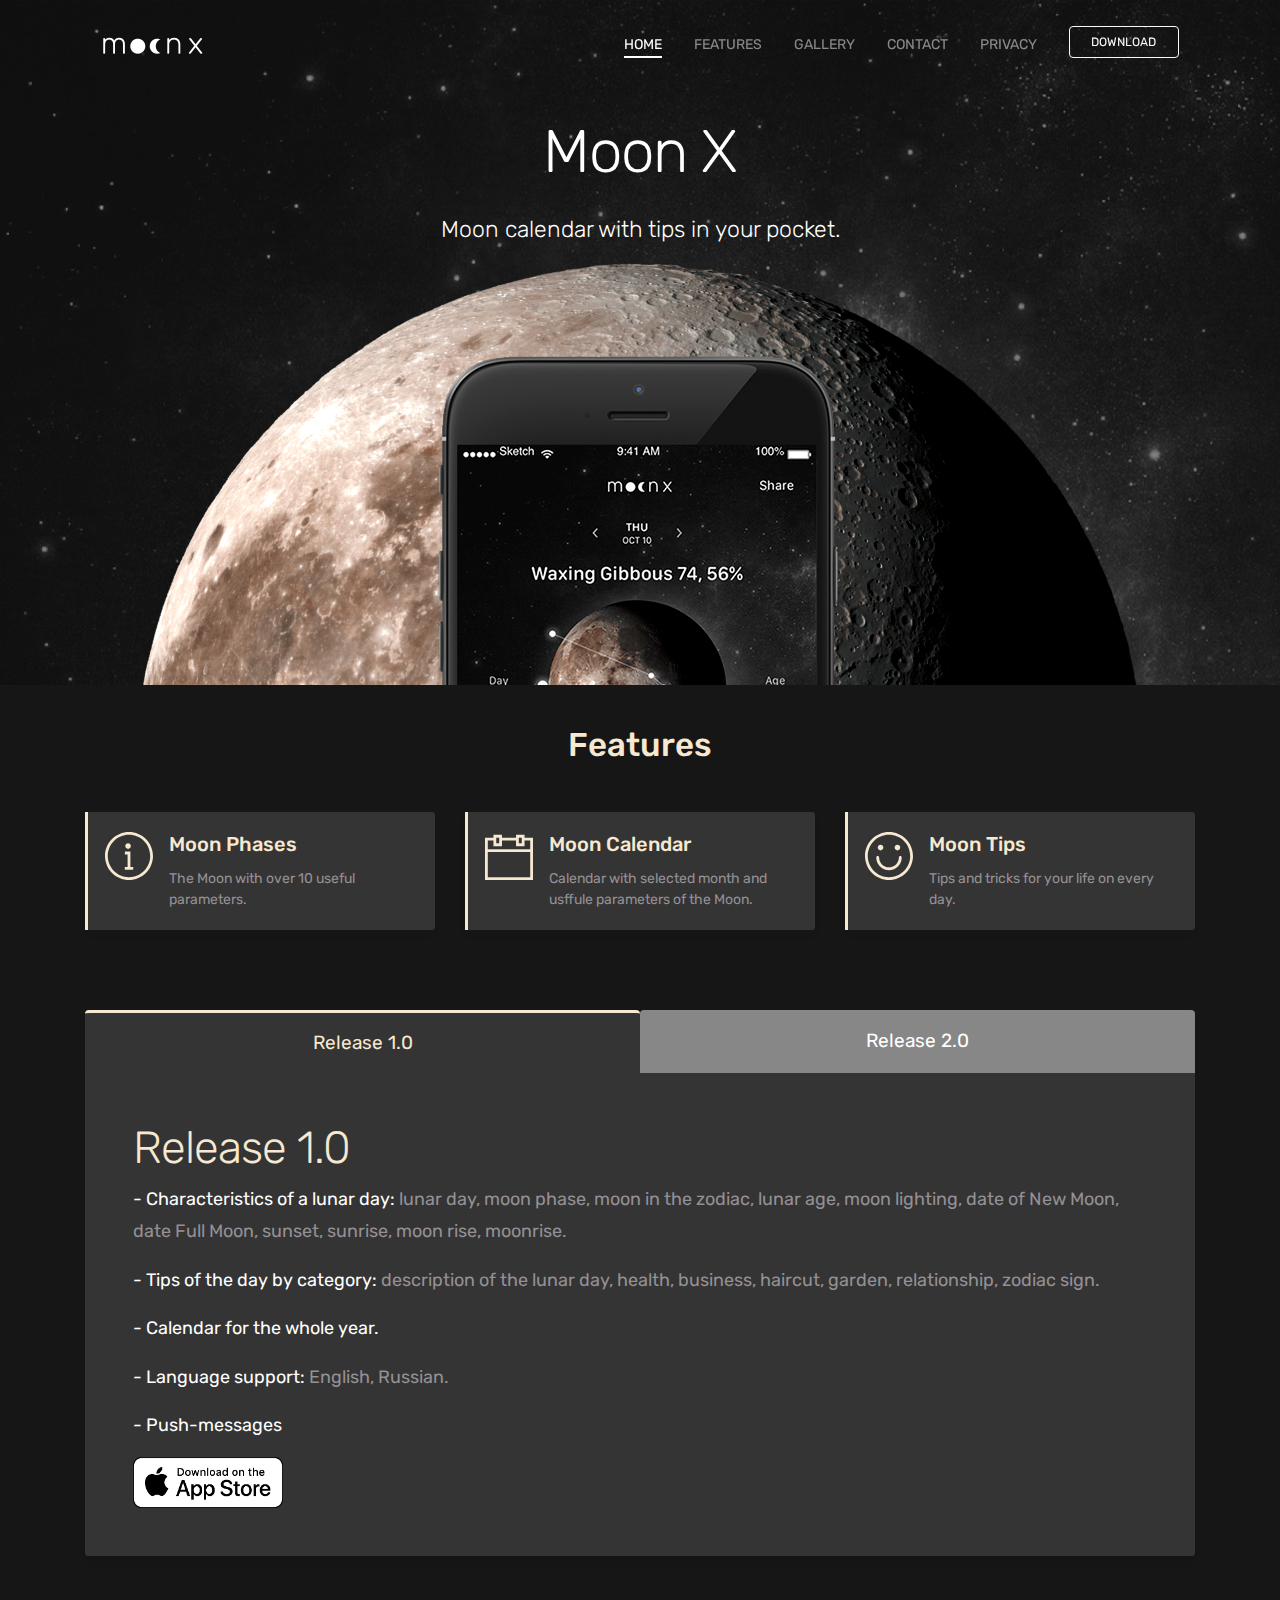
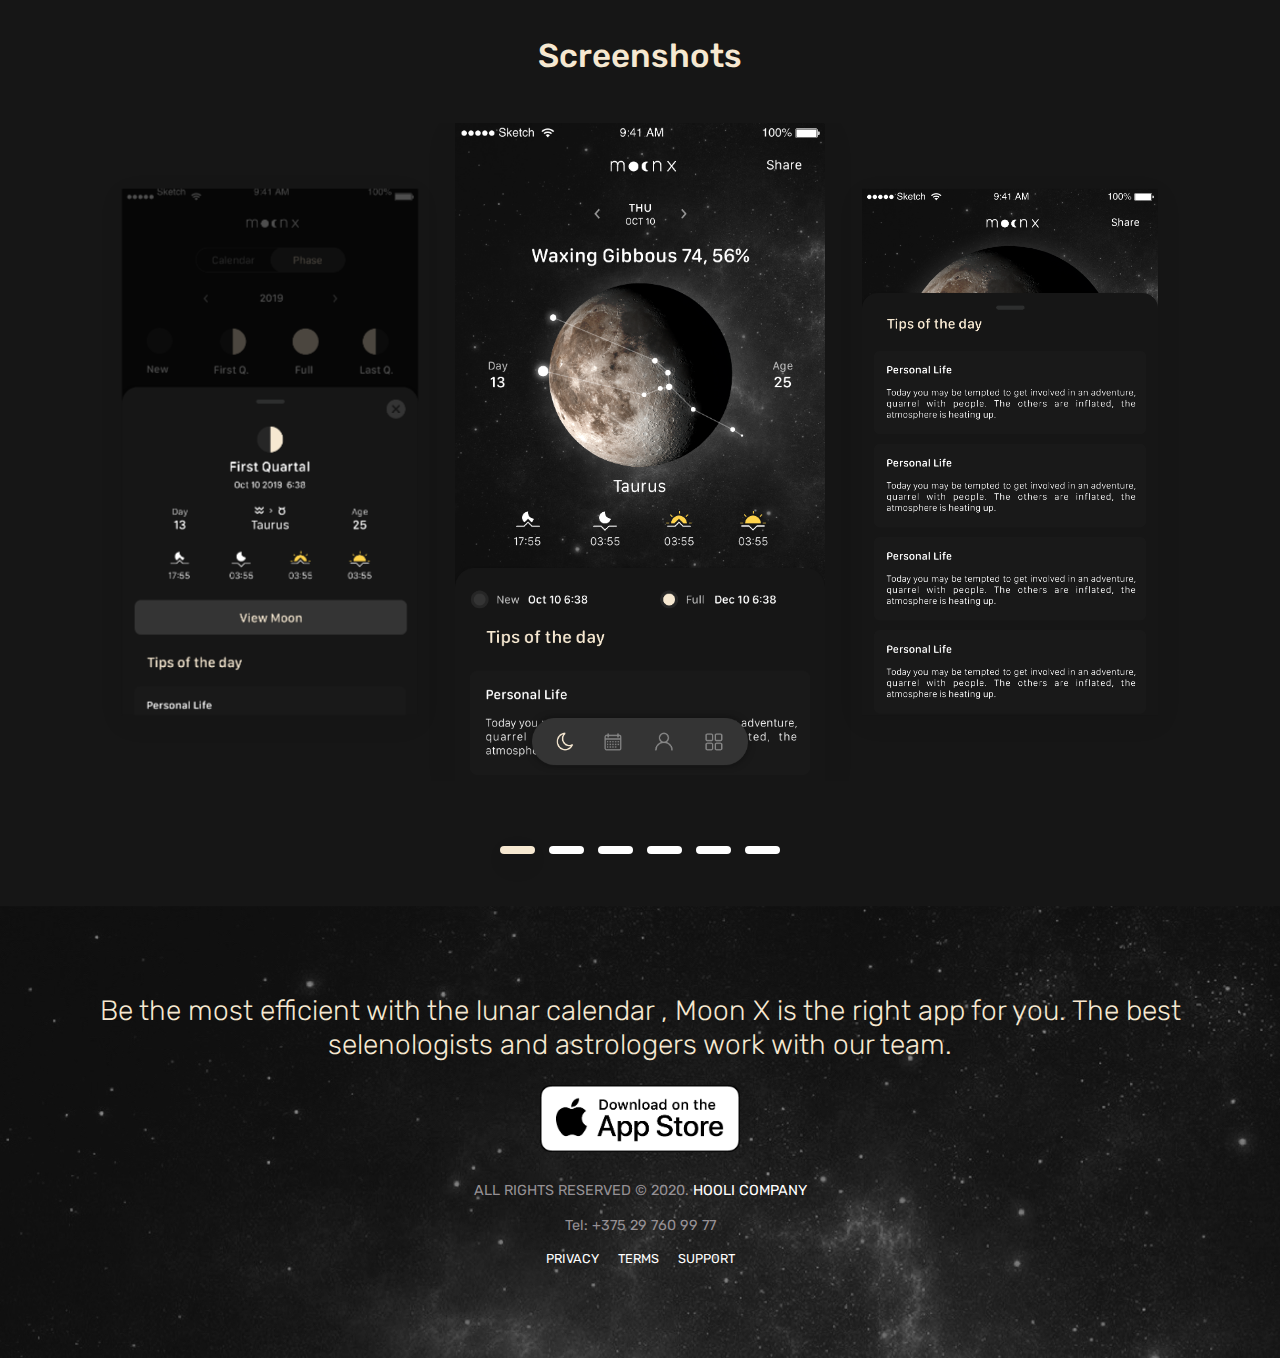
==== commit ab4ed812: "Add files via upload" ====
--- a/index.html
+++ b/index.html
@@ -50,7 +50,7 @@
                                 <li class="nav-item"> <a class="nav-link" href="#gallery">GALLERY</a> </li>
                                 <li class="nav-item"> <a class="nav-link" href="#contact">CONTACT</a> </li>
                                 <li class="nav-item"> <a class="nav-link" href="privacy.html">PRIVACY</a> </li>
-                                <li class="nav-item"><a href="https://apps.apple.com/app/apple-store/id1488249356" class="btn btn-outline-light my-3 my-sm-0 ml-lg-3">Download</a></li>
+                                <li class="nav-item"><a href="https://apps.apple.com/app/apple-store/id1488249356" class="btn btn-outline-light my-3 my-sm-0 ml-lg-3" onClick="ga('send','event','links','click','appstore');">Download</a></li>
                             </ul>
                         </div>
                     </nav>
@@ -141,7 +141,7 @@
                             <p><span>- Calendar for the whole year.</span></p>
                             <p><span>- Language support:</span> English, Russian.</p>
                             <p><span>- Push-messages</span></p>
-                            <a href="https://apps.apple.com/app/apple-store/id1488249356"><img src="images/download_appstore.png" width="150"></a>
+                            <a href="https://apps.apple.com/app/apple-store/id1488249356" onClick="ga('send','event','links','click','appstore');"><img src="images/download_appstore.png" width="150"></a>
                         </div>
                     </div>
                 </div>
@@ -154,7 +154,7 @@
                             <p><span>- Moon Wallpaper</span></p>
                             <p><span>- Women's lunar calendar</span></p>
                             <p><span>- Compass of the solar system with the moon and all the planetsCharacteristics of a lunar day:</p>
-                            <a href="https://apps.apple.com/app/apple-store/id1488249356"><img src="images/download_appstore.png" width="150"></a>
+                            <a href="https://apps.apple.com/app/apple-store/id1488249356" onClick="ga('send','event','links','click','appstore');"><img src="images/download_appstore.png" width="150"></a>
                         </div>
                         
                     </div>
@@ -192,7 +192,7 @@
                 <h5>Be the most efficient with the lunar calendar , Moon X is the right app for you. The best selenologists and astrologers work with our team.</h5>
                 
                 <div class="my-4">
-                    <a href="https://apps.apple.com/app/apple-store/id1488249356"><img src="images/download_appstore.png" width="200"></a>
+                    <a href="https://apps.apple.com/app/apple-store/id1488249356" onClick="ga('send','event','links','click','appstore');"><img src="images/download_appstore.png" width="200"></a>
                 </div>
                 <p class="mb-2"><small>ALL RIGHTS RESERVED © 2020. <a href="https://hoolly.by/">HOOLI COMPANY</a> </small></p>
                 <small>
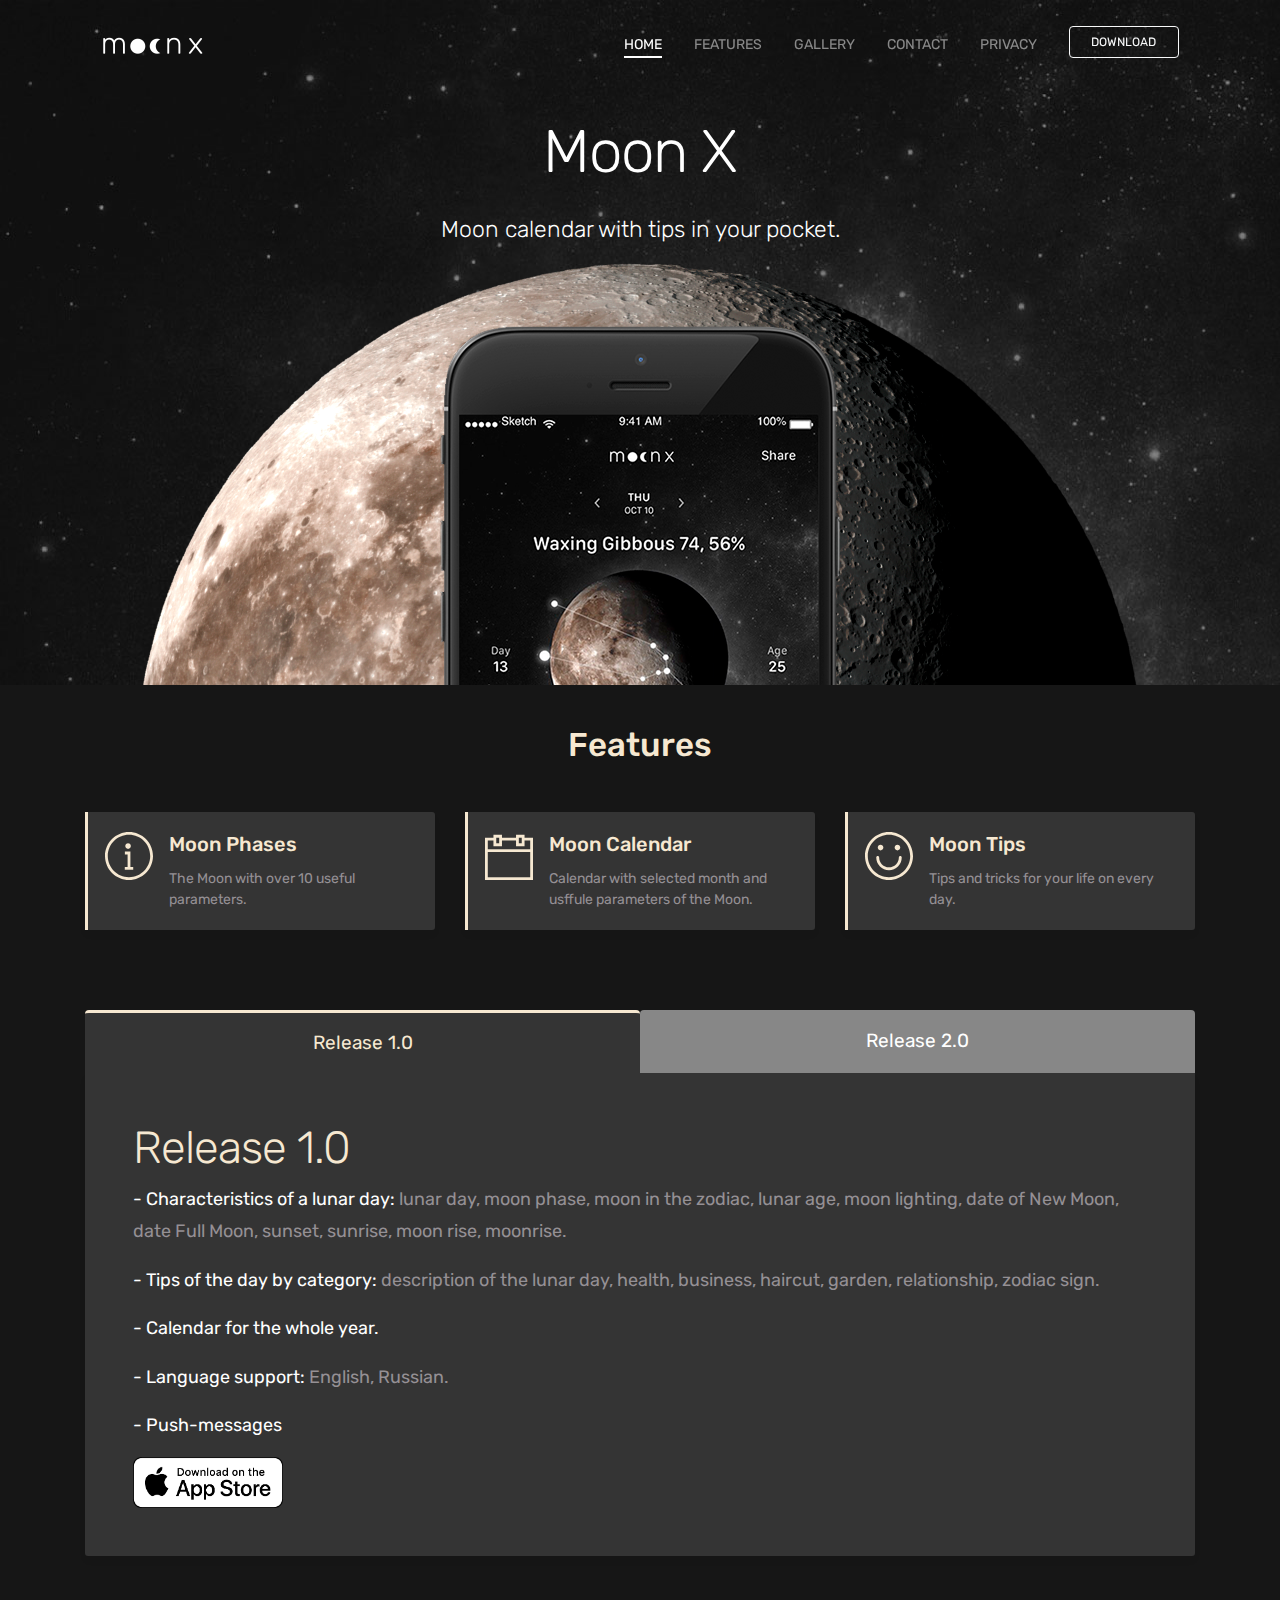
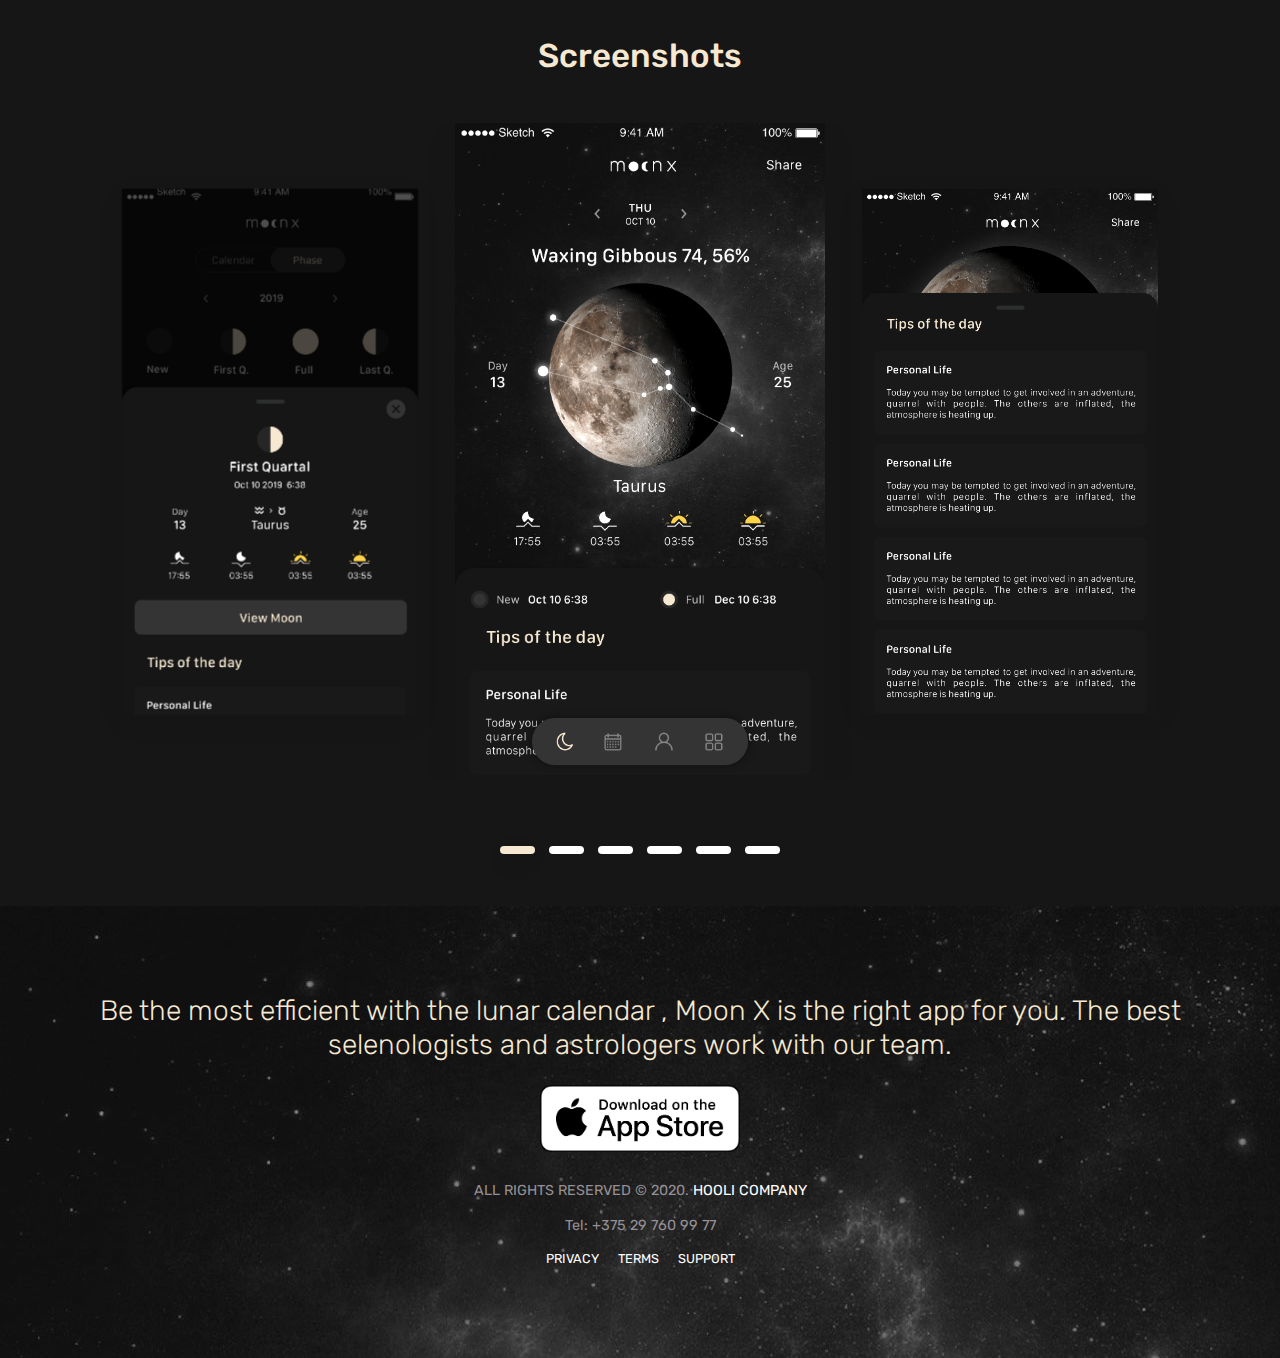
==== commit 50eca75f: "Add files via upload" ====
--- a/index.html
+++ b/index.html
@@ -2,15 +2,13 @@
 <html lang="en">
 
 <head>
-    <!-- Global site tag (gtag.js) - Google Analytics -->
-<script async src="https://www.googletagmanager.com/gtag/js?id=UA-154311814-1"></script>
-<script>
-  window.dataLayer = window.dataLayer || [];
-  function gtag(){dataLayer.push(arguments);}
-  gtag('js', new Date());
-
-  gtag('config', 'UA-154311814-1');
-</script>
+<!-- Google Tag Manager -->
+<script>(function(w,d,s,l,i){w[l]=w[l]||[];w[l].push({'gtm.start':
+new Date().getTime(),event:'gtm.js'});var f=d.getElementsByTagName(s)[0],
+j=d.createElement(s),dl=l!='dataLayer'?'&l='+l:'';j.async=true;j.src=
+'https://www.googletagmanager.com/gtm.js?id='+i+dl;f.parentNode.insertBefore(j,f);
+})(window,document,'script','dataLayer','GTM-WC6MSCP');</script>
+<!-- End Google Tag Manager -->
 
     <title>Moon Х: moon calendar & phases</title>
     <!-- Required meta tags -->
@@ -34,7 +32,10 @@
 </head>
 
 <body data-spy="scroll" data-target="#navbar" data-offset="30">
-
+<!-- Google Tag Manager (noscript) -->
+<noscript><iframe src="https://www.googletagmanager.com/ns.html?id=GTM-WC6MSCP"
+height="0" width="0" style="display:none;visibility:hidden"></iframe></noscript>
+<!-- End Google Tag Manager (noscript) -->
     <!-- Nav Menu -->
 
     <div class="nav-menu fixed-top">
@@ -50,7 +51,7 @@
                                 <li class="nav-item"> <a class="nav-link" href="#gallery">GALLERY</a> </li>
                                 <li class="nav-item"> <a class="nav-link" href="#contact">CONTACT</a> </li>
                                 <li class="nav-item"> <a class="nav-link" href="privacy.html">PRIVACY</a> </li>
-                                <li class="nav-item"><a href="https://apps.apple.com/app/apple-store/id1488249356" class="btn btn-outline-light my-3 my-sm-0 ml-lg-3" onClick="ga('send','event','links','click','appstore');">Download</a></li>
+                                <li class="nav-item"><a href="https://apps.apple.com/app/apple-store/id1454249438" class="btn btn-outline-light my-3 my-sm-0 ml-lg-3" onClick="ga('send','event','links','click','appstore');">Download</a></li>
                             </ul>
                         </div>
                     </nav>
@@ -141,7 +142,7 @@
                             <p><span>- Calendar for the whole year.</span></p>
                             <p><span>- Language support:</span> English, Russian.</p>
                             <p><span>- Push-messages</span></p>
-                            <a href="https://apps.apple.com/app/apple-store/id1488249356" onClick="ga('send','event','links','click','appstore');"><img src="images/download_appstore.png" width="150"></a>
+                            <a href="https://apps.apple.com/app/apple-store/id1454249438" onClick="ga('send','event','links','click','appstore');"><img src="images/download_appstore.png" width="150"></a>
                         </div>
                     </div>
                 </div>
@@ -154,7 +155,7 @@
                             <p><span>- Moon Wallpaper</span></p>
                             <p><span>- Women's lunar calendar</span></p>
                             <p><span>- Compass of the solar system with the moon and all the planetsCharacteristics of a lunar day:</p>
-                            <a href="https://apps.apple.com/app/apple-store/id1488249356" onClick="ga('send','event','links','click','appstore');"><img src="images/download_appstore.png" width="150"></a>
+                            <a href="https://apps.apple.com/app/apple-store/id1454249438" onClick="ga('send','event','links','click','appstore');"><img src="images/download_appstore.png" width="150"></a>
                         </div>
                         
                     </div>
@@ -192,7 +193,7 @@
                 <h5>Be the most efficient with the lunar calendar , Moon X is the right app for you. The best selenologists and astrologers work with our team.</h5>
                 
                 <div class="my-4">
-                    <a href="https://apps.apple.com/app/apple-store/id1488249356" onClick="ga('send','event','links','click','appstore');"><img src="images/download_appstore.png" width="200"></a>
+                    <a href="https://apps.apple.com/app/apple-store/id1454249438" onClick="ga('send','event','links','click','appstore');"><img src="images/download_appstore.png" width="200"></a>
                 </div>
                 <p class="mb-2"><small>ALL RIGHTS RESERVED © 2020. <a href="https://hoolly.by/">HOOLI COMPANY</a> </small></p>
                 <small>
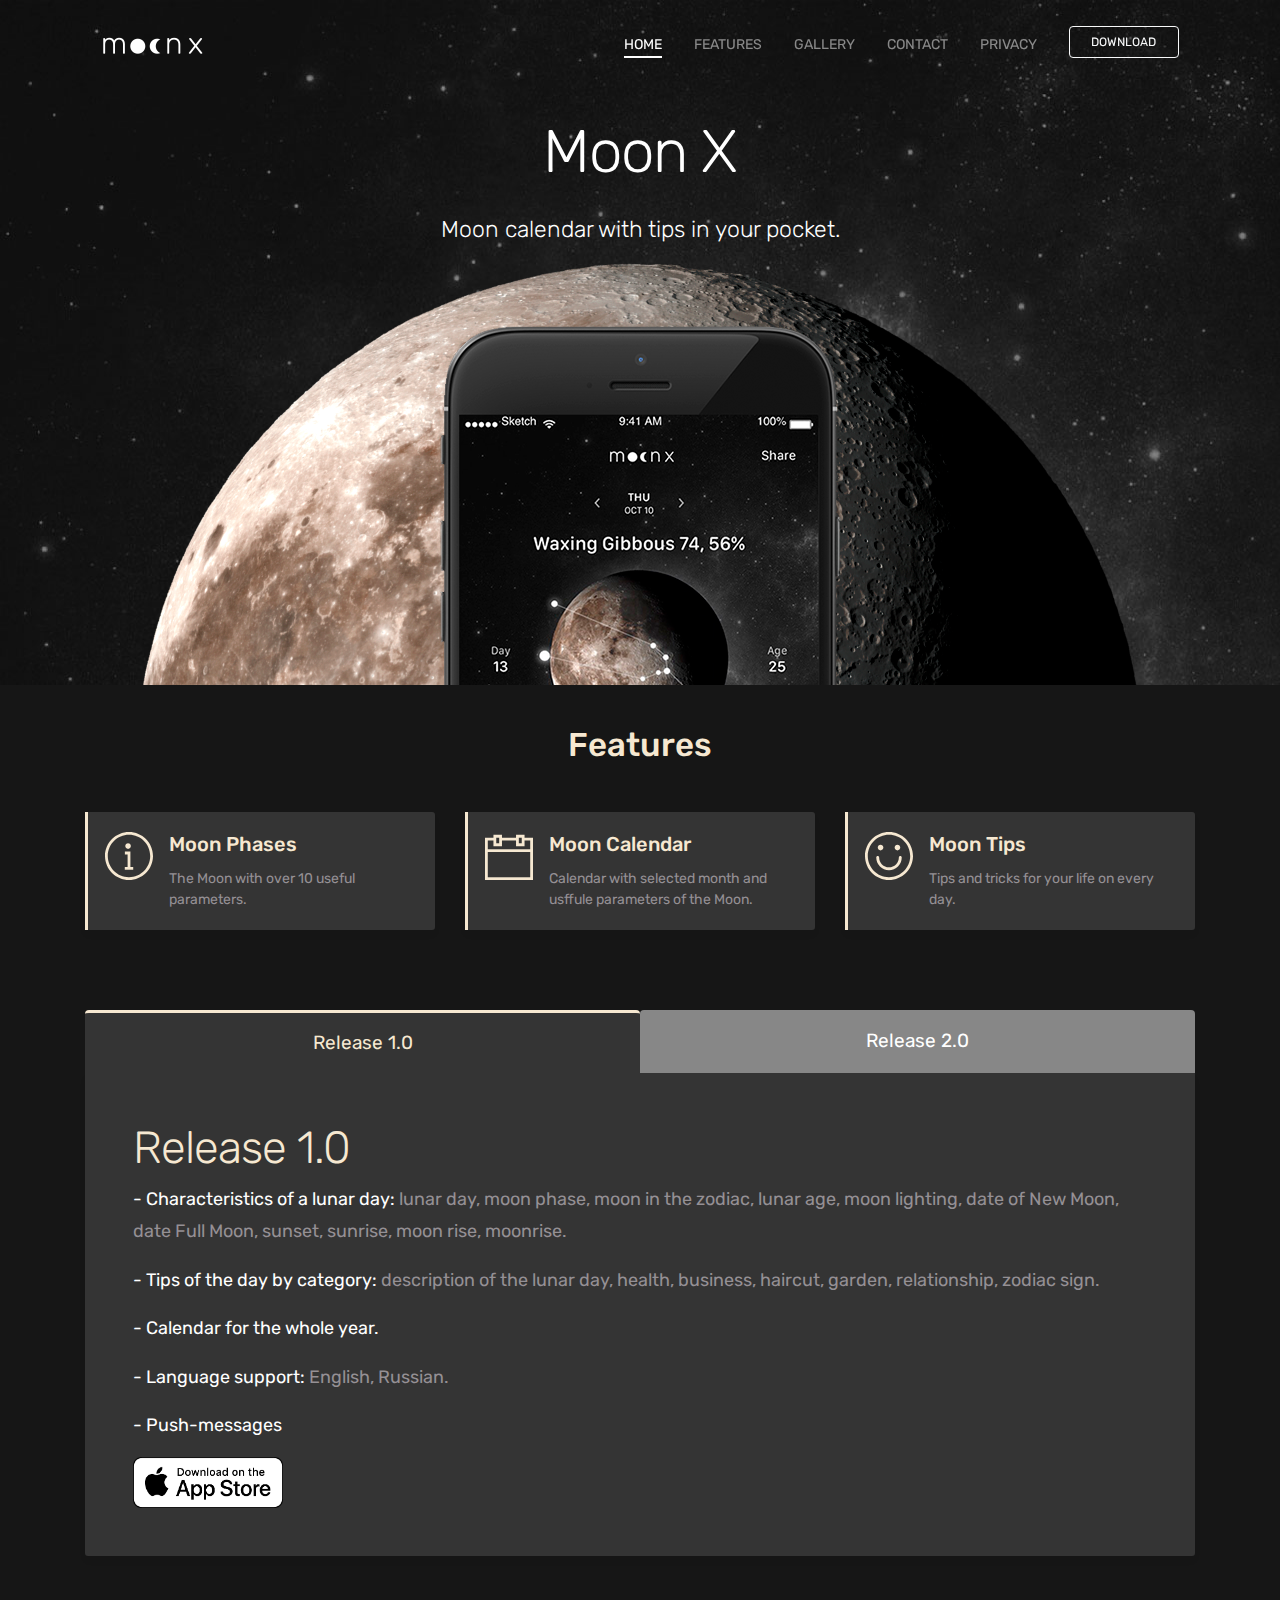
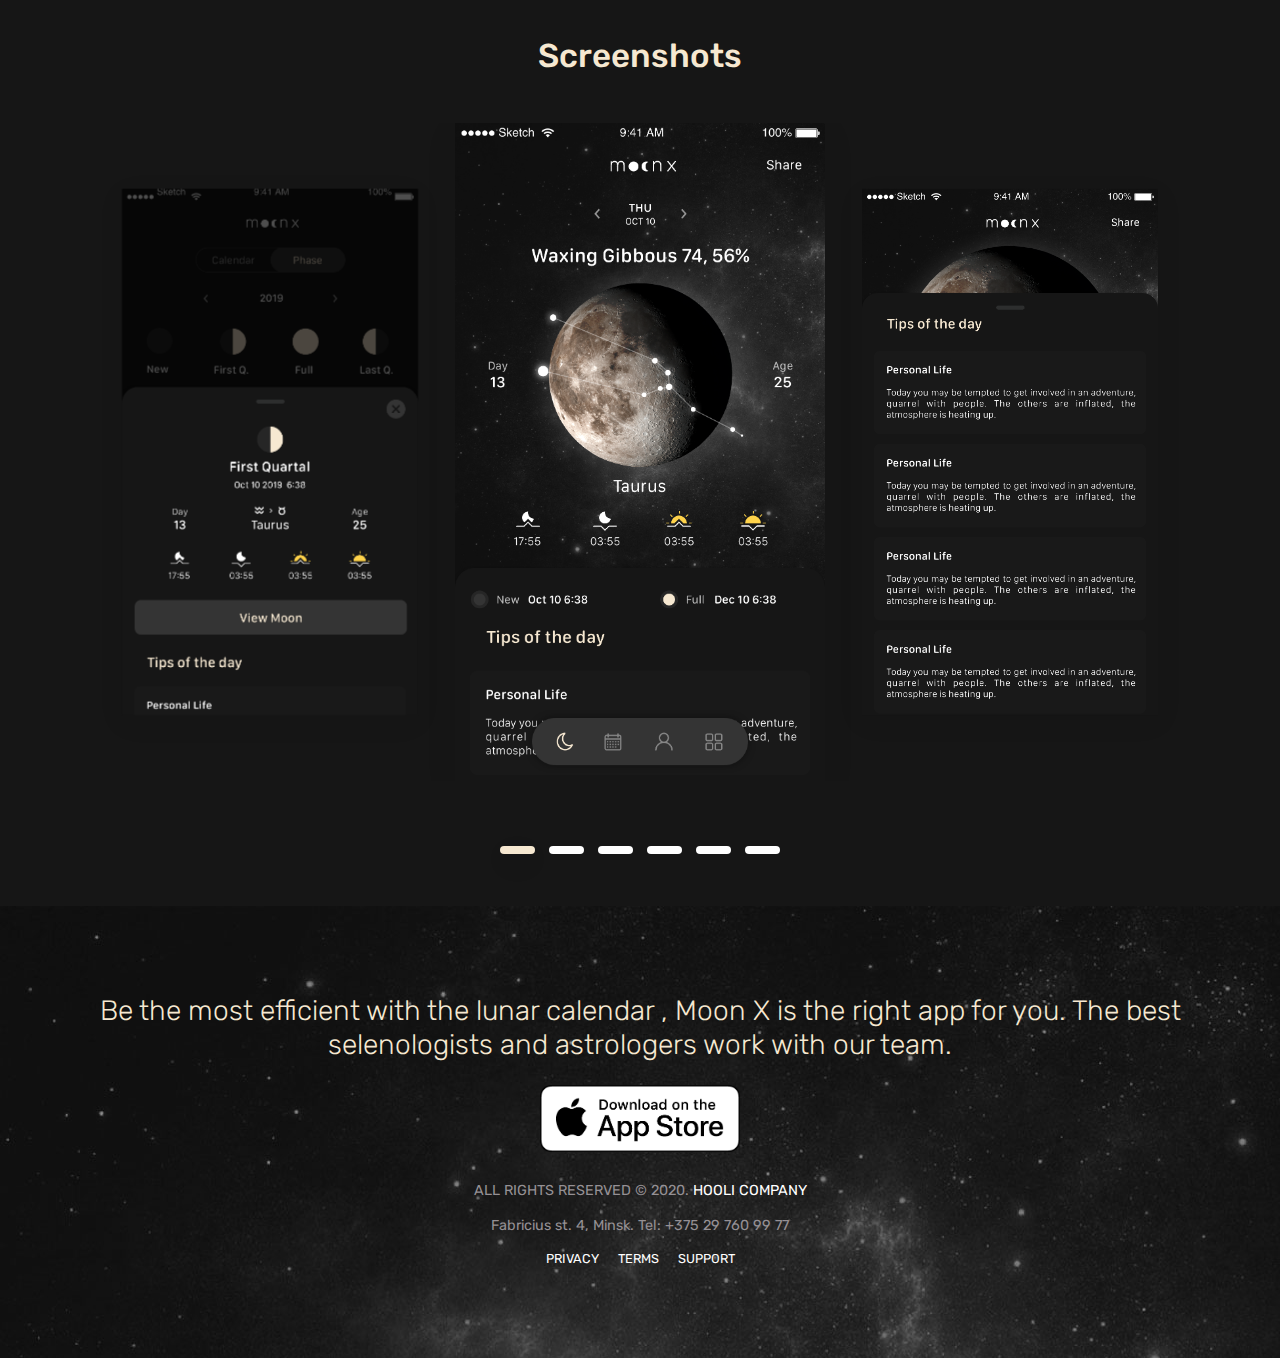
==== commit 804de556: "Add files via upload" ====
--- a/index.html
+++ b/index.html
@@ -14,8 +14,8 @@
     <!-- Required meta tags -->
     <meta charset="utf-8">
     <meta name="viewport" content="width=device-width, initial-scale=1, shrink-to-fit=no">
-    <meta name="description" content="Mobland - Mobile App Landing Page Template">
-    <meta name="keywords" content="HTML5, bootstrap, mobile, app, landing, ios, android, responsive">
+    <meta name="description" content="Moon Х: moon calendar & phases">
+    <meta name="keywords" content="moon calendar, moon phases, lunar calendar, phases of the moon, moon phases calendar, moon phases today, lunar calendar, full moon">
     <!-- Font -->
     <link rel="dns-prefetch" href="//fonts.googleapis.com">
     <link href="https://fonts.googleapis.com/css?family=Rubik:300,400,500" rel="stylesheet">
@@ -197,11 +197,11 @@
                 </div>
                 <p class="mb-2"><small>ALL RIGHTS RESERVED © 2020. <a href="https://hoolly.by/">HOOLI COMPANY</a> </small></p>
                 <small>
-                <p class="mb-2"><small>Tel: +375 29 760 99 77</small></p>
-
-                    <a href="privacy.html" class="m-2">PRIVACY</a>
-                    <a href="privacy.html" class="m-2">TERMS</a>
-                    <a href="privacy.html" class="m-2">SUPPORT</a>
+                <p class="mb-2"><small>Fabricius st. 4, Minsk. Tel: +375 29 760 99 77</small></p>
+
+                    <a href="privacy.html#privacy" class="m-2">PRIVACY</a>
+                    <a href="privacy.html#terms" class="m-2">TERMS</a>
+                    <a href="mailto:support@moonx.app" class="m-2">SUPPORT</a>
                 </small>
             </div>
         </div>
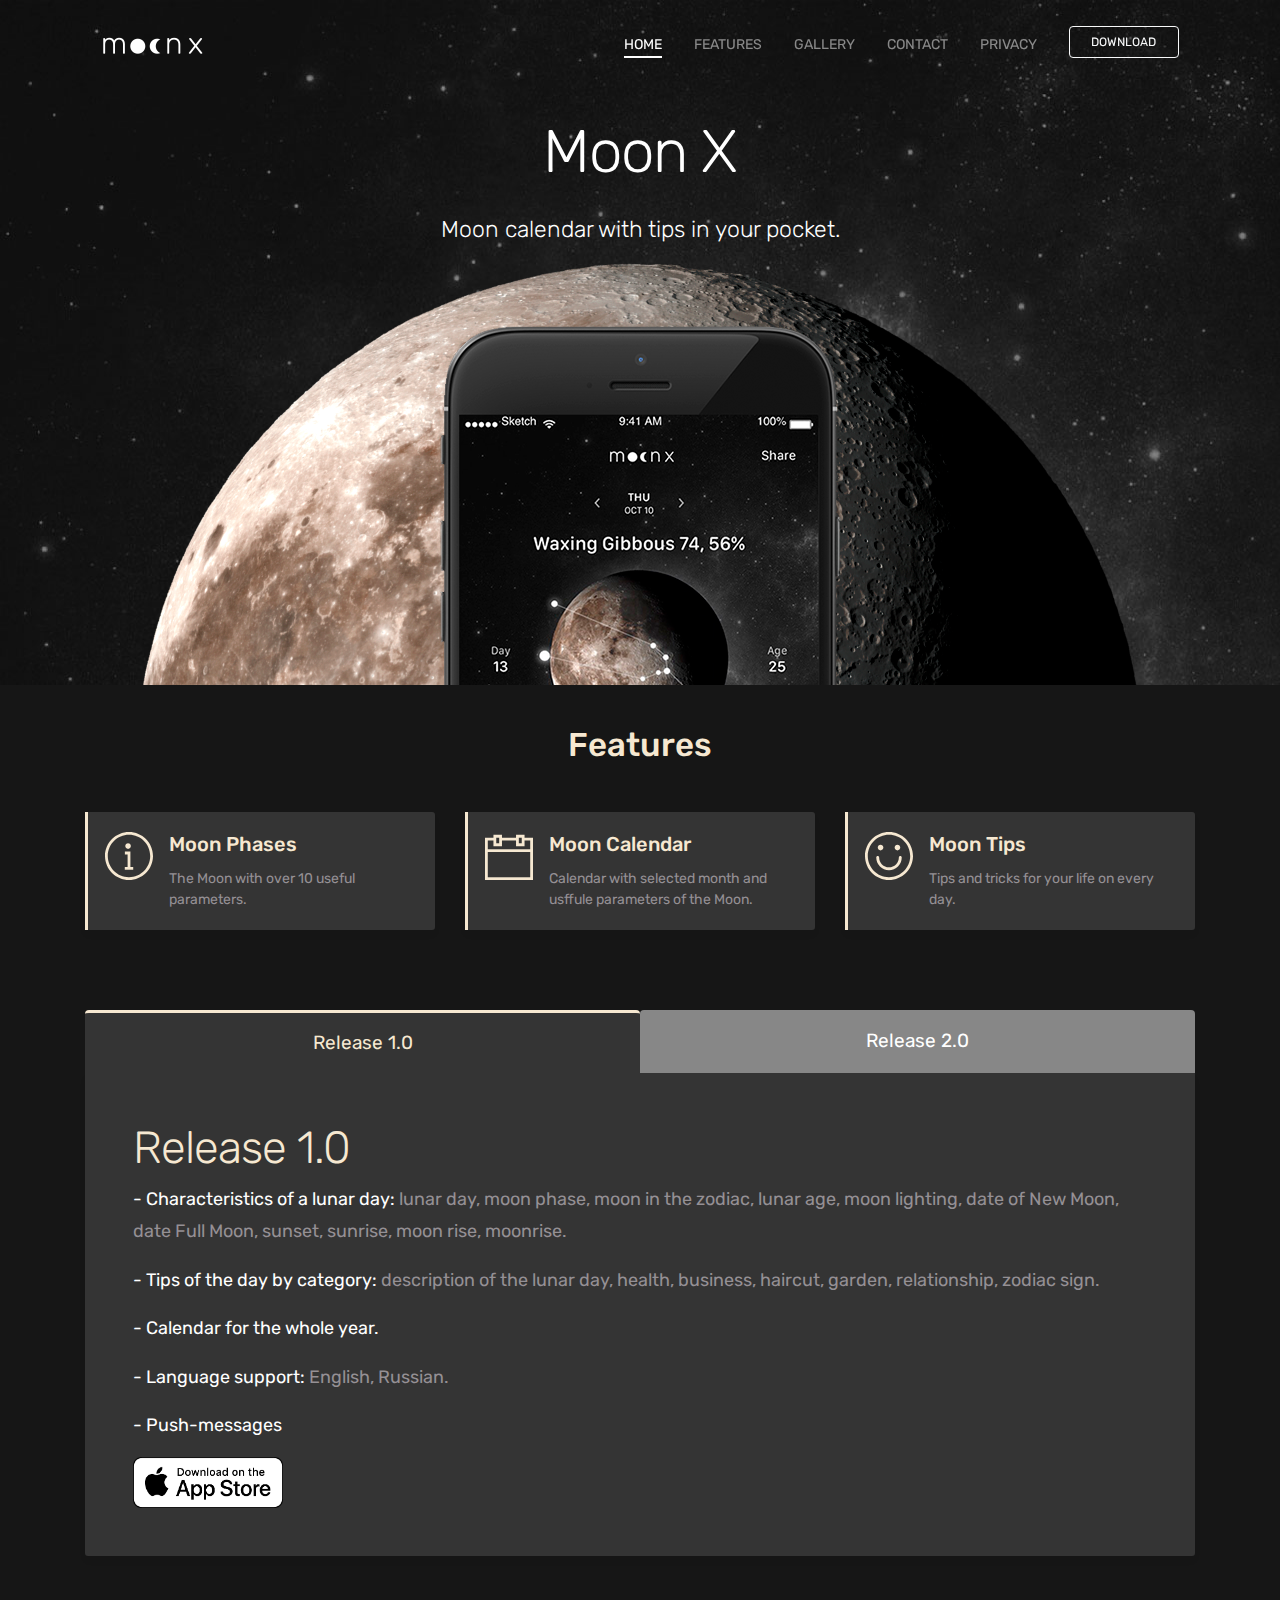
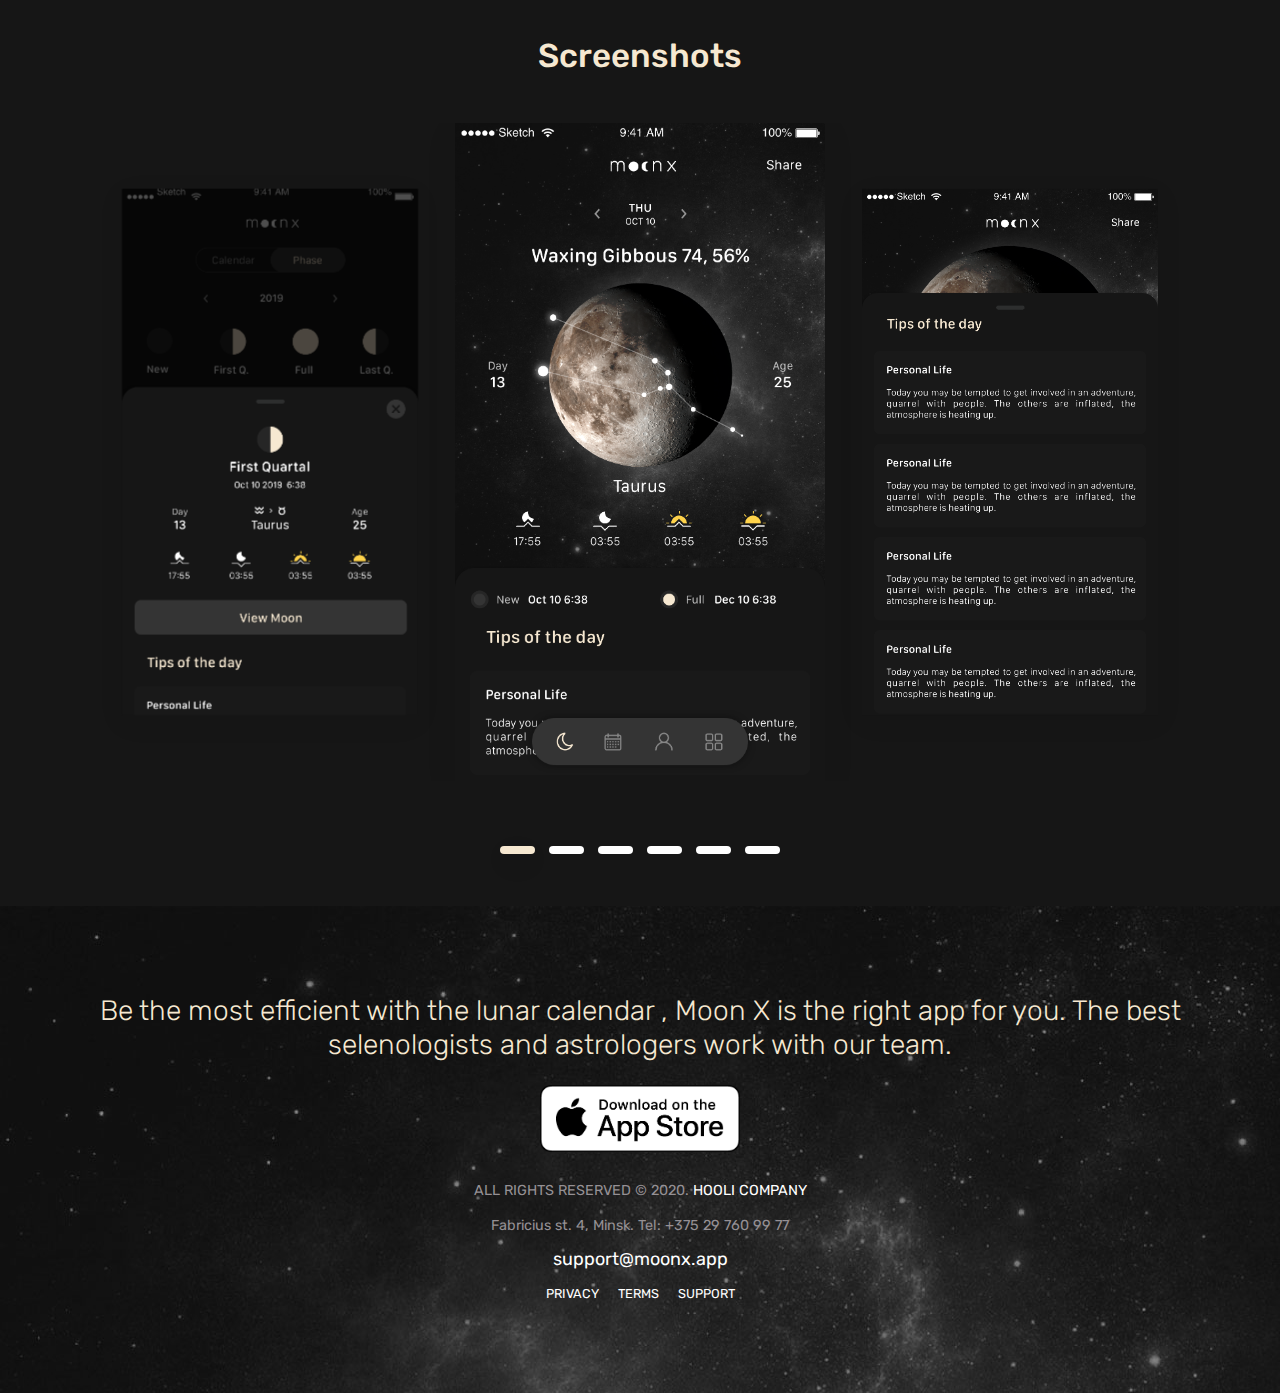
==== commit 7bbbc843: "Add files via upload" ====
--- a/index.html
+++ b/index.html
@@ -198,6 +198,7 @@
                 <p class="mb-2"><small>ALL RIGHTS RESERVED © 2020. <a href="https://hoolly.by/">HOOLI COMPANY</a> </small></p>
                 <small>
                 <p class="mb-2"><small>Fabricius st. 4, Minsk. Tel: +375 29 760 99 77</small></p>
+                <p class="mb-2"><a href="mailto:support@moonx.app">support@moonx.app</a></p>
 
                     <a href="privacy.html#privacy" class="m-2">PRIVACY</a>
                     <a href="privacy.html#terms" class="m-2">TERMS</a>
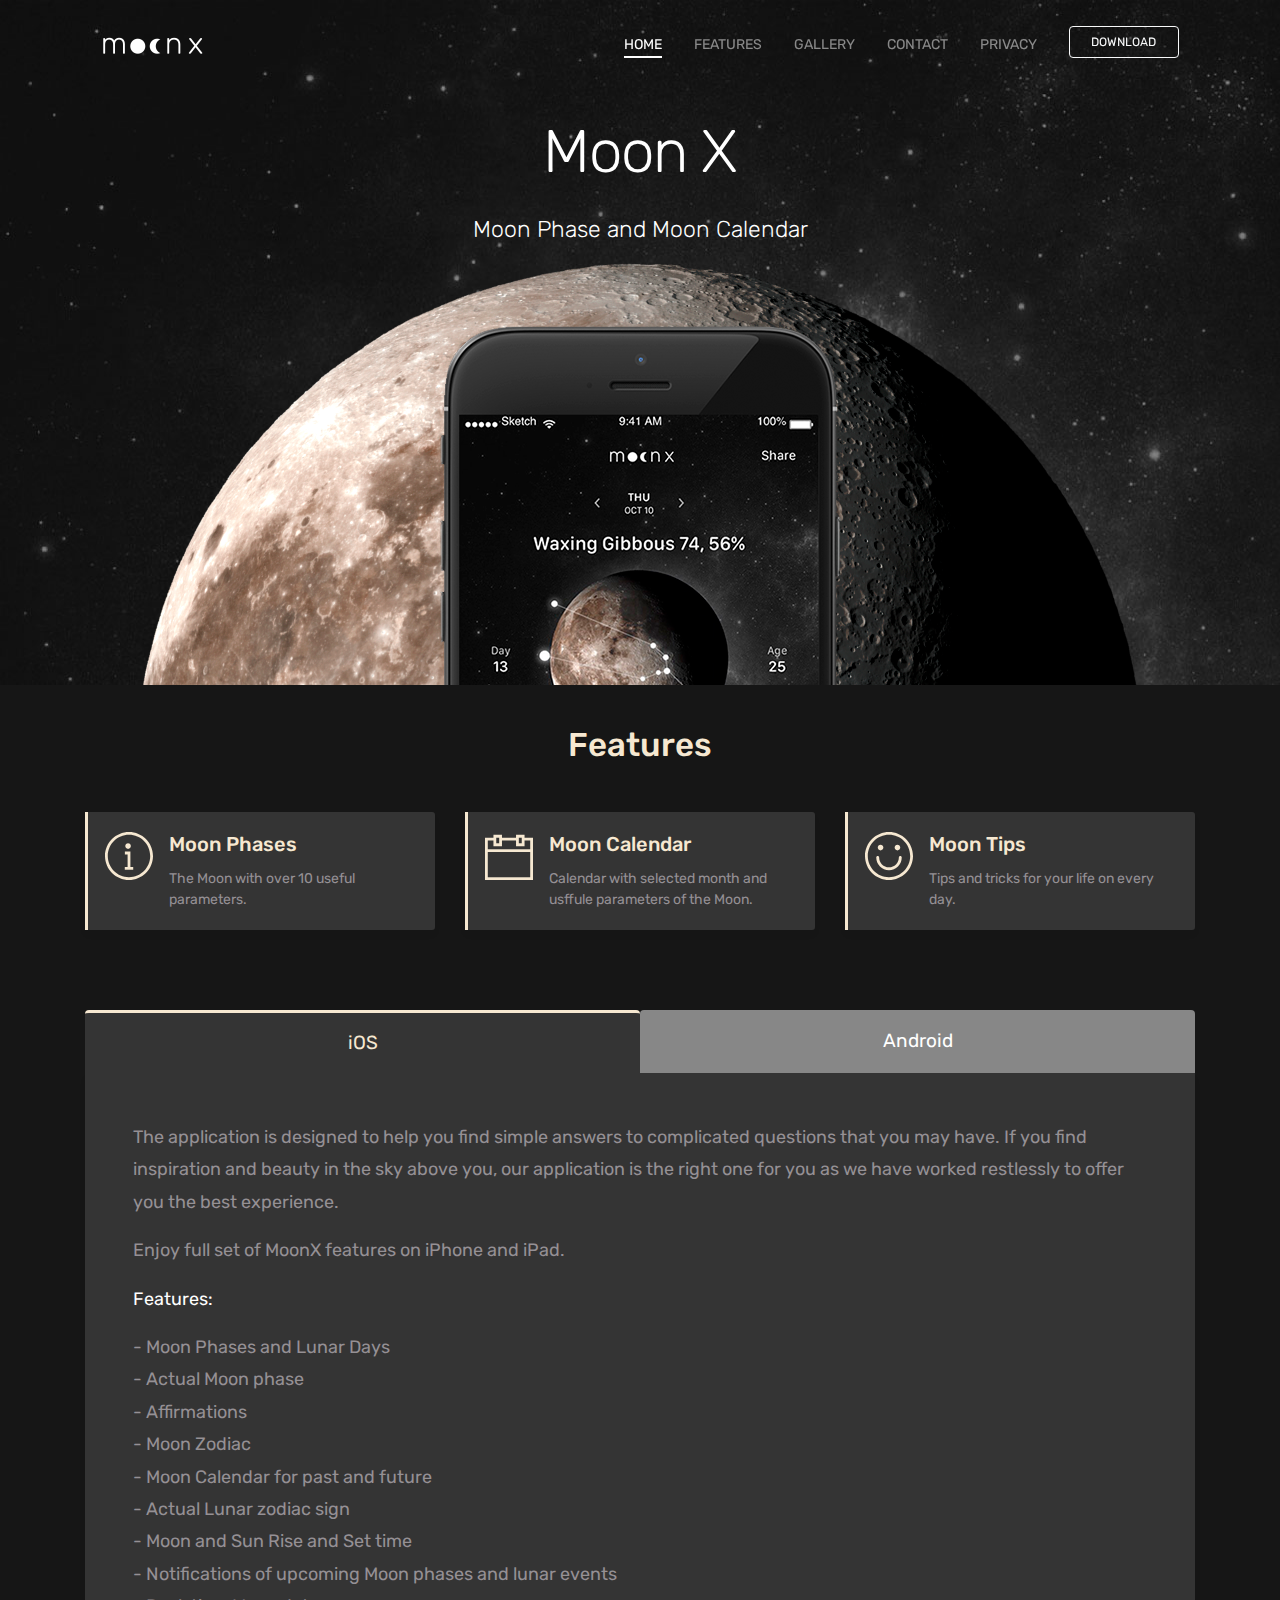
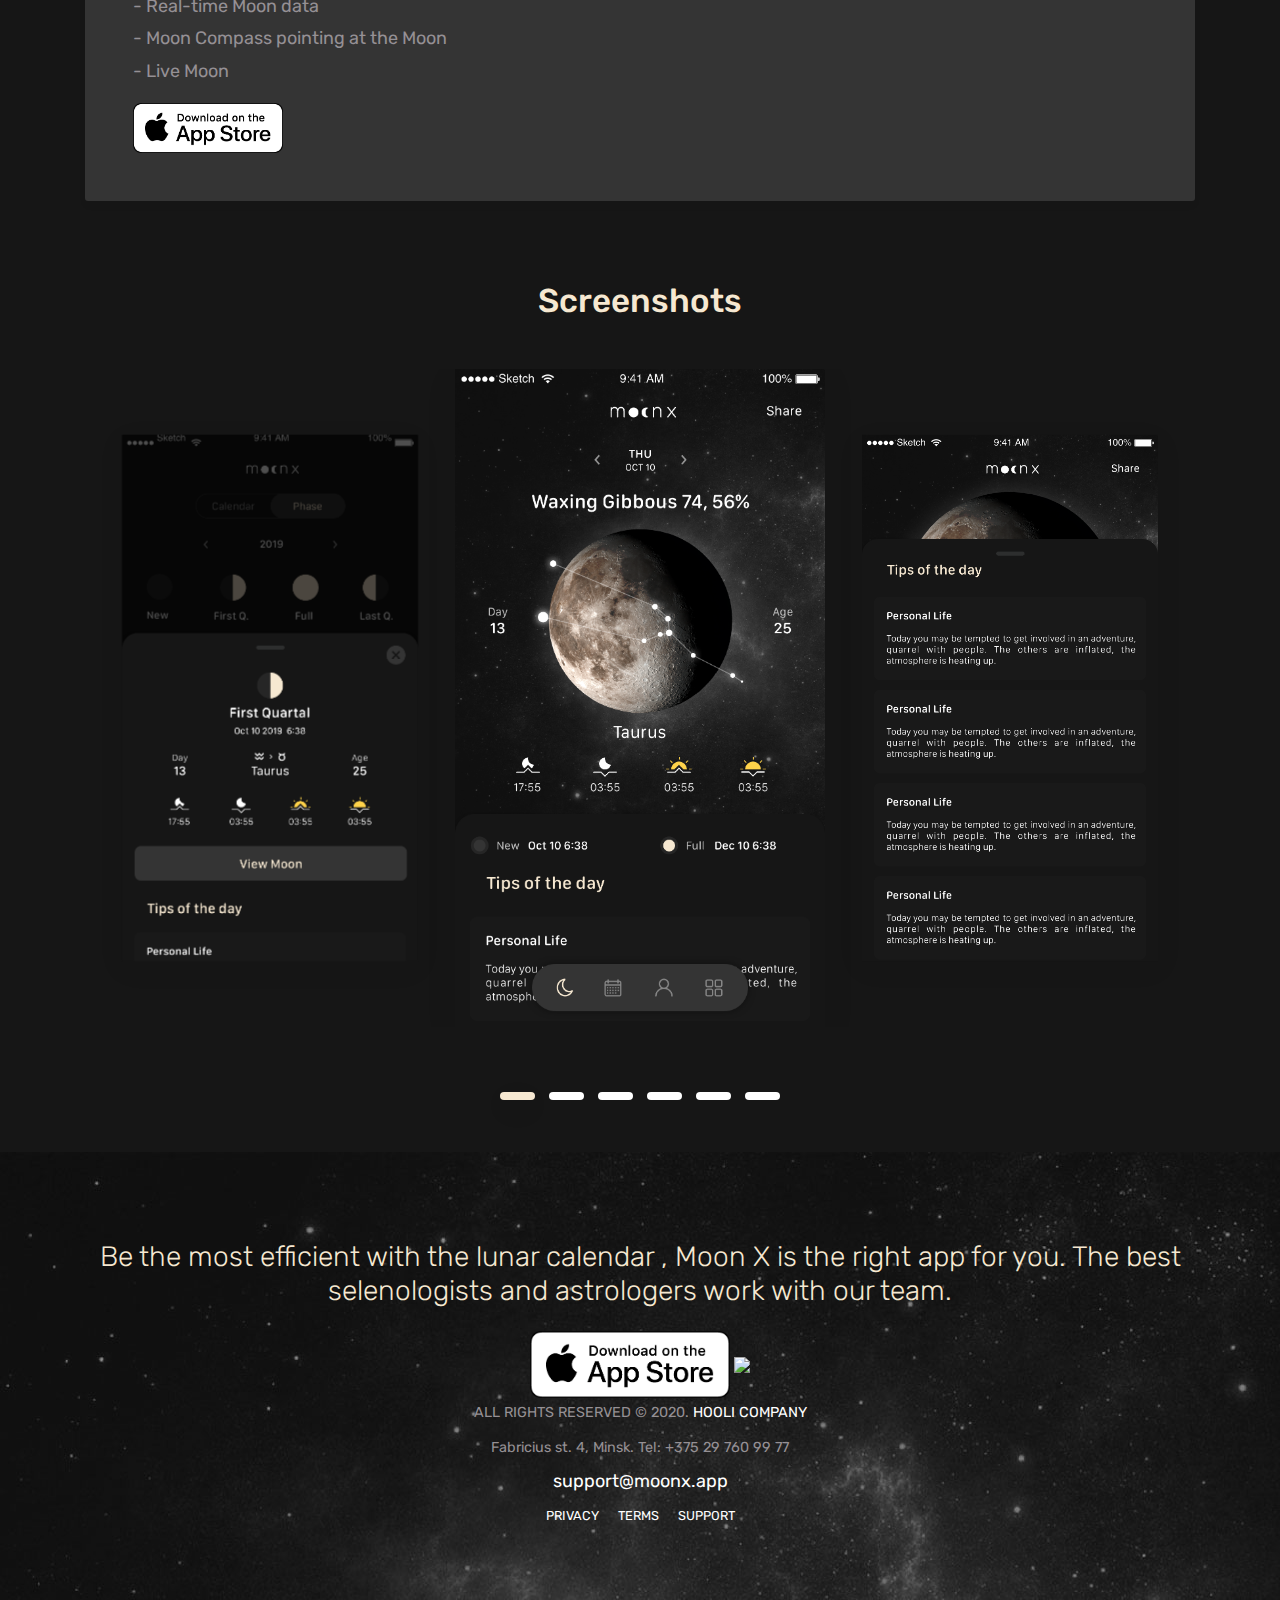
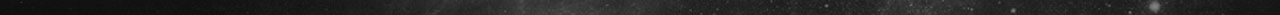
==== commit 58005e2d: "Add files via upload" ====
--- a/index.html
+++ b/index.html
@@ -51,7 +51,7 @@
                                 <li class="nav-item"> <a class="nav-link" href="#gallery">GALLERY</a> </li>
                                 <li class="nav-item"> <a class="nav-link" href="#contact">CONTACT</a> </li>
                                 <li class="nav-item"> <a class="nav-link" href="privacy.html">PRIVACY</a> </li>
-                                <li class="nav-item"><a href="https://apps.apple.com/app/apple-store/id1454249438" class="btn btn-outline-light my-3 my-sm-0 ml-lg-3" onClick="ga('send','event','links','click','appstore');">Download</a></li>
+                                <li class="nav-item"><a href="#contact" class="btn btn-outline-light my-3 my-sm-0 ml-lg-3" onClick="ga('send','event','links','click','appstore');">Download</a></li>
                             </ul>
                         </div>
                     </nav>
@@ -64,7 +64,7 @@
     <header class="bg-gradient" id="home">
         <div class="container mt-5">
             <h1>Moon X</h1>
-            <p class="tagline">Moon calendar with tips in your pocket.</p>
+            <p class="tagline">Moon Phase and Moon Calendar</p>
         </div>
         <div class="img-holder mt-3"><img src="images/moon1.png" alt="phone" class="img-fluid"></div>
     </header>
@@ -124,10 +124,10 @@
         <div class="container">
             <ul class="nav nav-tabs nav-justified" role="tablist">
                 <li class="nav-item">
-                    <a class="nav-link active" data-toggle="tab" href="#release1">Release 1.0</a>
+                    <a class="nav-link active" data-toggle="tab" href="#release1">iOS</a>
                 </li>
                 <li class="nav-item">
-                    <a class="nav-link" data-toggle="tab" href="#release2">Release 2.0</a>
+                    <a class="nav-link" data-toggle="tab" href="#release2">Android</a>
                 </li>
             </ul>
             <div class="tab-content">
@@ -136,12 +136,21 @@
                         
                         <div>
 
-                            <h2>Release 1.0</h2>
-                            <p><span>- Characteristics of a lunar day:</span> lunar day, moon phase, moon in the zodiac, lunar age, moon lighting, date of New Moon, date Full Moon, sunset, sunrise, moon rise, moonrise.</p>
-                            <p><span>- Tips of the day by category:</span> description of the lunar day, health, business, haircut, garden, relationship, zodiac sign.</p>
-                            <p><span>- Calendar for the whole year.</span></p>
-                            <p><span>- Language support:</span> English, Russian.</p>
-                            <p><span>- Push-messages</span></p>
+                            <p>The application is designed to help you find simple answers to complicated questions that you may have. If you find inspiration and beauty in the sky above you, our application is the right one for you as we have worked restlessly to offer you the best experience.</p>
+<p>Enjoy full set of MoonX features on iPhone and iPad.</p>
+<p><span>Features:</span></p>
+<p>- Moon Phases and Lunar Days</br>
+- Actual Moon phase</br>
+- Affirmations</br>
+- Moon Zodiac</br>
+- Moon Calendar for past and future</br>
+- Actual Lunar zodiac sign</br>
+- Moon and Sun Rise and Set time</br>
+- Notifications of upcoming Moon phases and lunar events</br>
+- Real-time Moon data</br>
+- Moon Compass pointing at the Moon</br>
+- Live Moon</p>
+
                             <a href="https://apps.apple.com/app/apple-store/id1454249438" onClick="ga('send','event','links','click','appstore');"><img src="images/download_appstore.png" width="150"></a>
                         </div>
                     </div>
@@ -149,13 +158,16 @@
                 <div class="tab-pane fade" id="release2">
                     <div class="d-flex flex-column flex-lg-row">
                         <div>
-                            <h2>Release 2.0</h2>
-                            <p><span>- Online streaming the moon</span></p>
-                            <p><span>- Real map moon surface</span></p>
-                            <p><span>- Moon Wallpaper</span></p>
-                            <p><span>- Women's lunar calendar</span></p>
-                            <p><span>- Compass of the solar system with the moon and all the planetsCharacteristics of a lunar day:</p>
-                            <a href="https://apps.apple.com/app/apple-store/id1454249438" onClick="ga('send','event','links','click','appstore');"><img src="images/download_appstore.png" width="150"></a>
+                            <p>Imagine you could have a piece of space right in your pocket and have access to the most actual information and the most precise knowledge about the Moon and its influence on all spheres of life.</p>
+<p>Always be aware of Moon Phases and Lunar Days as well as Current appearance of the Luna,
+Check out Actual Moon phase, Actual Moon age and Actual Moon day,
+Have fun telling everyone exact Current distance to the Moon and Real-time Moon data,
+Keep track of the percentage of moonlight and Moon and Sun Rise and Set times,
+With MoonX application you will have Complete Moon Phase Calendar with daily tips and advice in your pocket.</p>
+<p>Plan your upcoming month based on the Actual Lunar zodiac sign and
+<p>Follow Moon Calendar for past and future,</p>
+<p>Get inspired by the Affirmations and share the most actual ones in Instagram stories.</p>
+                            <a href="https://play.google.com/store/apps/details?id=by.olion.Moon" onClick="ga('send','event','links','click','appstore');"><img src="images/download_googleplay.png" width="200"></a>
                         </div>
                         
                     </div>
@@ -194,7 +206,7 @@
                 
                 <div class="my-4">
                     <a href="https://apps.apple.com/app/apple-store/id1454249438" onClick="ga('send','event','links','click','appstore');"><img src="images/download_appstore.png" width="200"></a>
-                </div>
+                    <a href="https://play.google.com/store/apps/details?id=by.olion.Moon" onClick="ga('send','event','links','click','appstore');"><img src="images/download_googleplay.png" width="200"></a>
                 <p class="mb-2"><small>ALL RIGHTS RESERVED © 2020. <a href="https://hoolly.by/">HOOLI COMPANY</a> </small></p>
                 <small>
                 <p class="mb-2"><small>Fabricius st. 4, Minsk. Tel: +375 29 760 99 77</small></p>
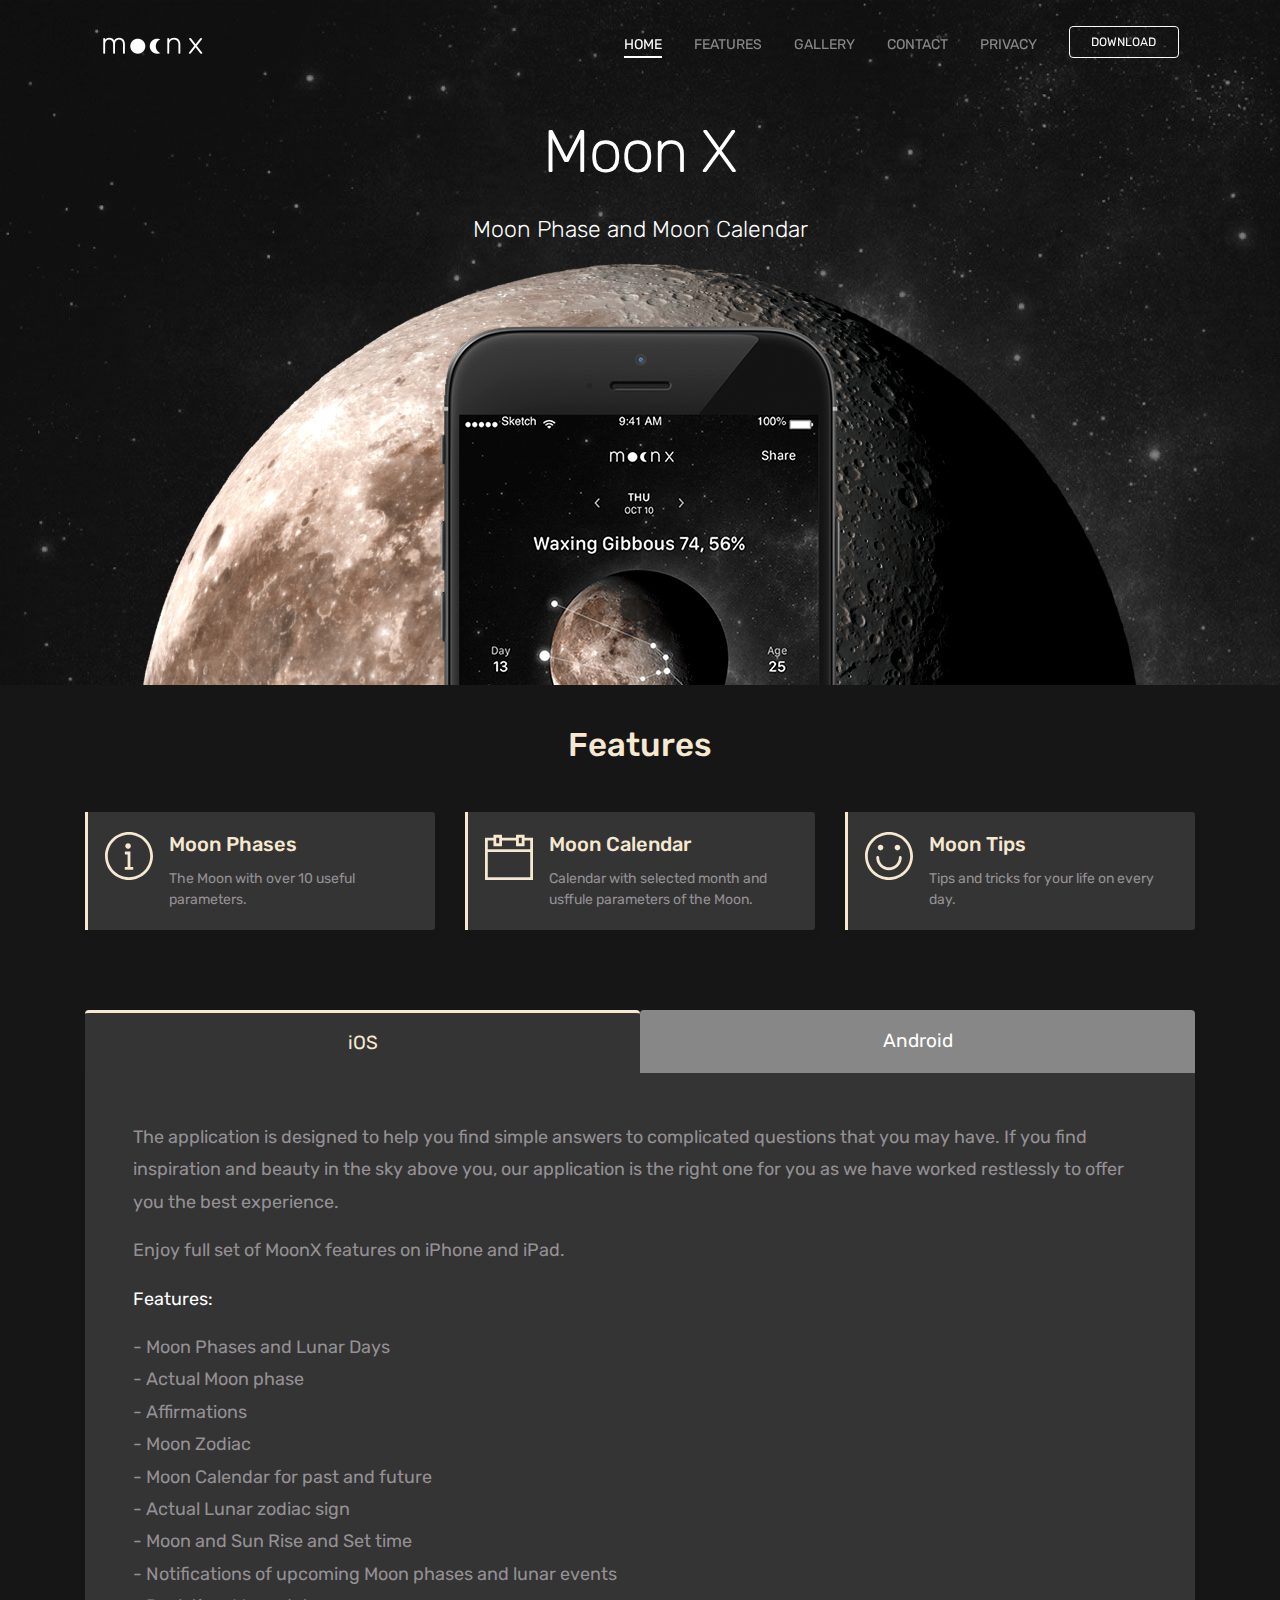
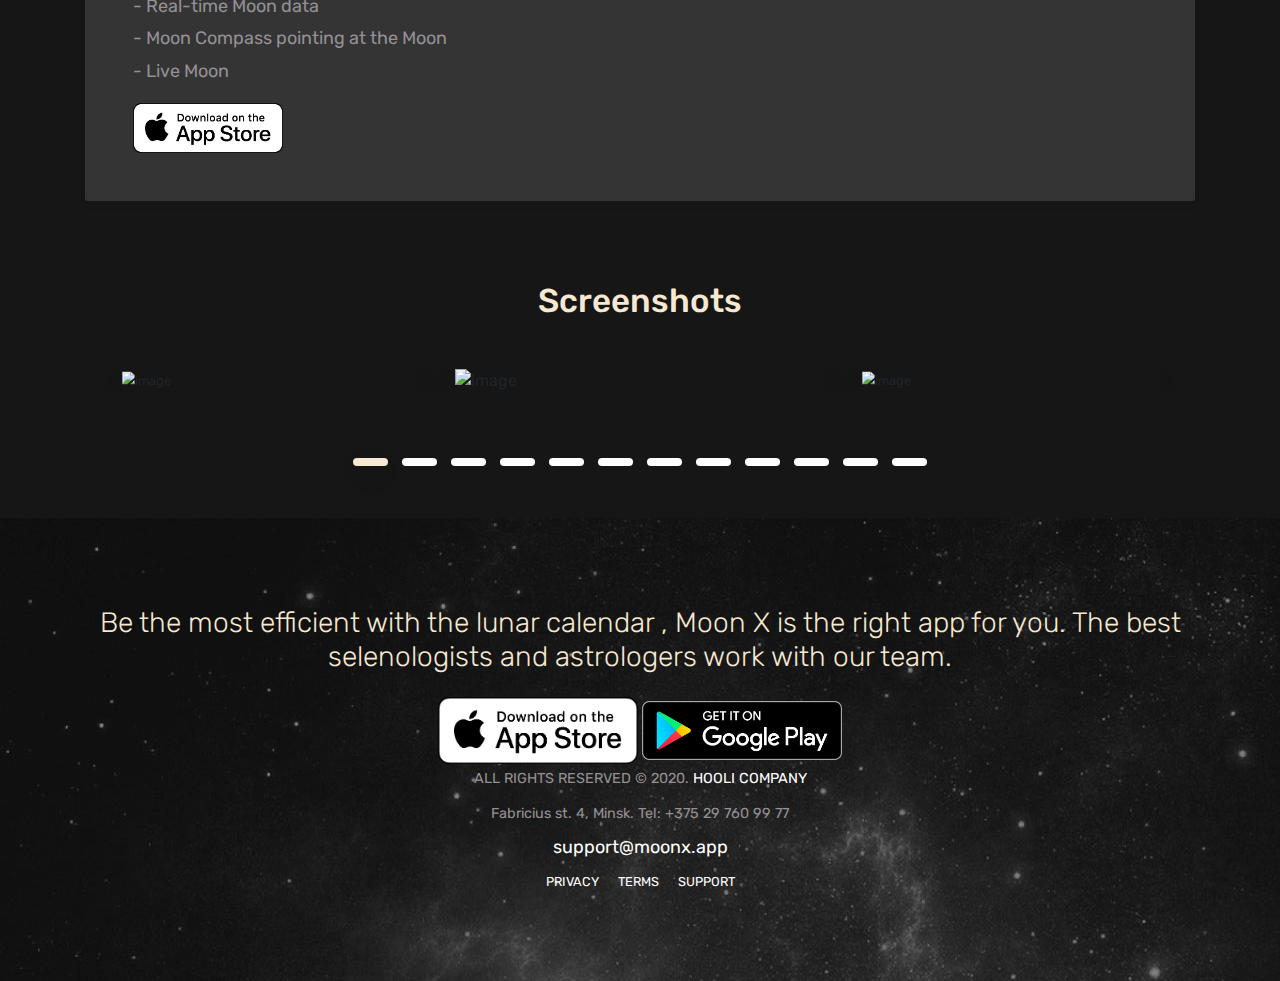
==== commit 99c8f51f: "Add files via upload" ====
--- a/index.html
+++ b/index.html
@@ -185,12 +185,18 @@
             </div>
 
             <div class="img-gallery owl-carousel owl-theme">
-                <img src="images/screen1.png" alt="image">
-                <img src="images/screen2.png" alt="image">
-                <img src="images/screen3.png" alt="image">
-                <img src="images/screen4.png" alt="image">
-                <img src="images/screen5.png" alt="image">
-                <img src="images/screen6.png" alt="image">
+                <img src="images/screen1.jpg" alt="image">
+                <img src="images/screen2.jpg" alt="image">
+                <img src="images/screen3.jpg" alt="image">
+                <img src="images/screen4.jpg" alt="image">
+                <img src="images/screen5.jpg" alt="image">
+                <img src="images/screen6.jpg" alt="image">
+                <img src="images/screen10.png" alt="image">
+                <img src="images/screen20.png" alt="image">
+                <img src="images/screen30.png" alt="image">
+                <img src="images/screen40.png" alt="image">
+                <img src="images/screen50.png" alt="image">
+                <img src="images/screen60.png" alt="image">
             </div>
 
         </div>
